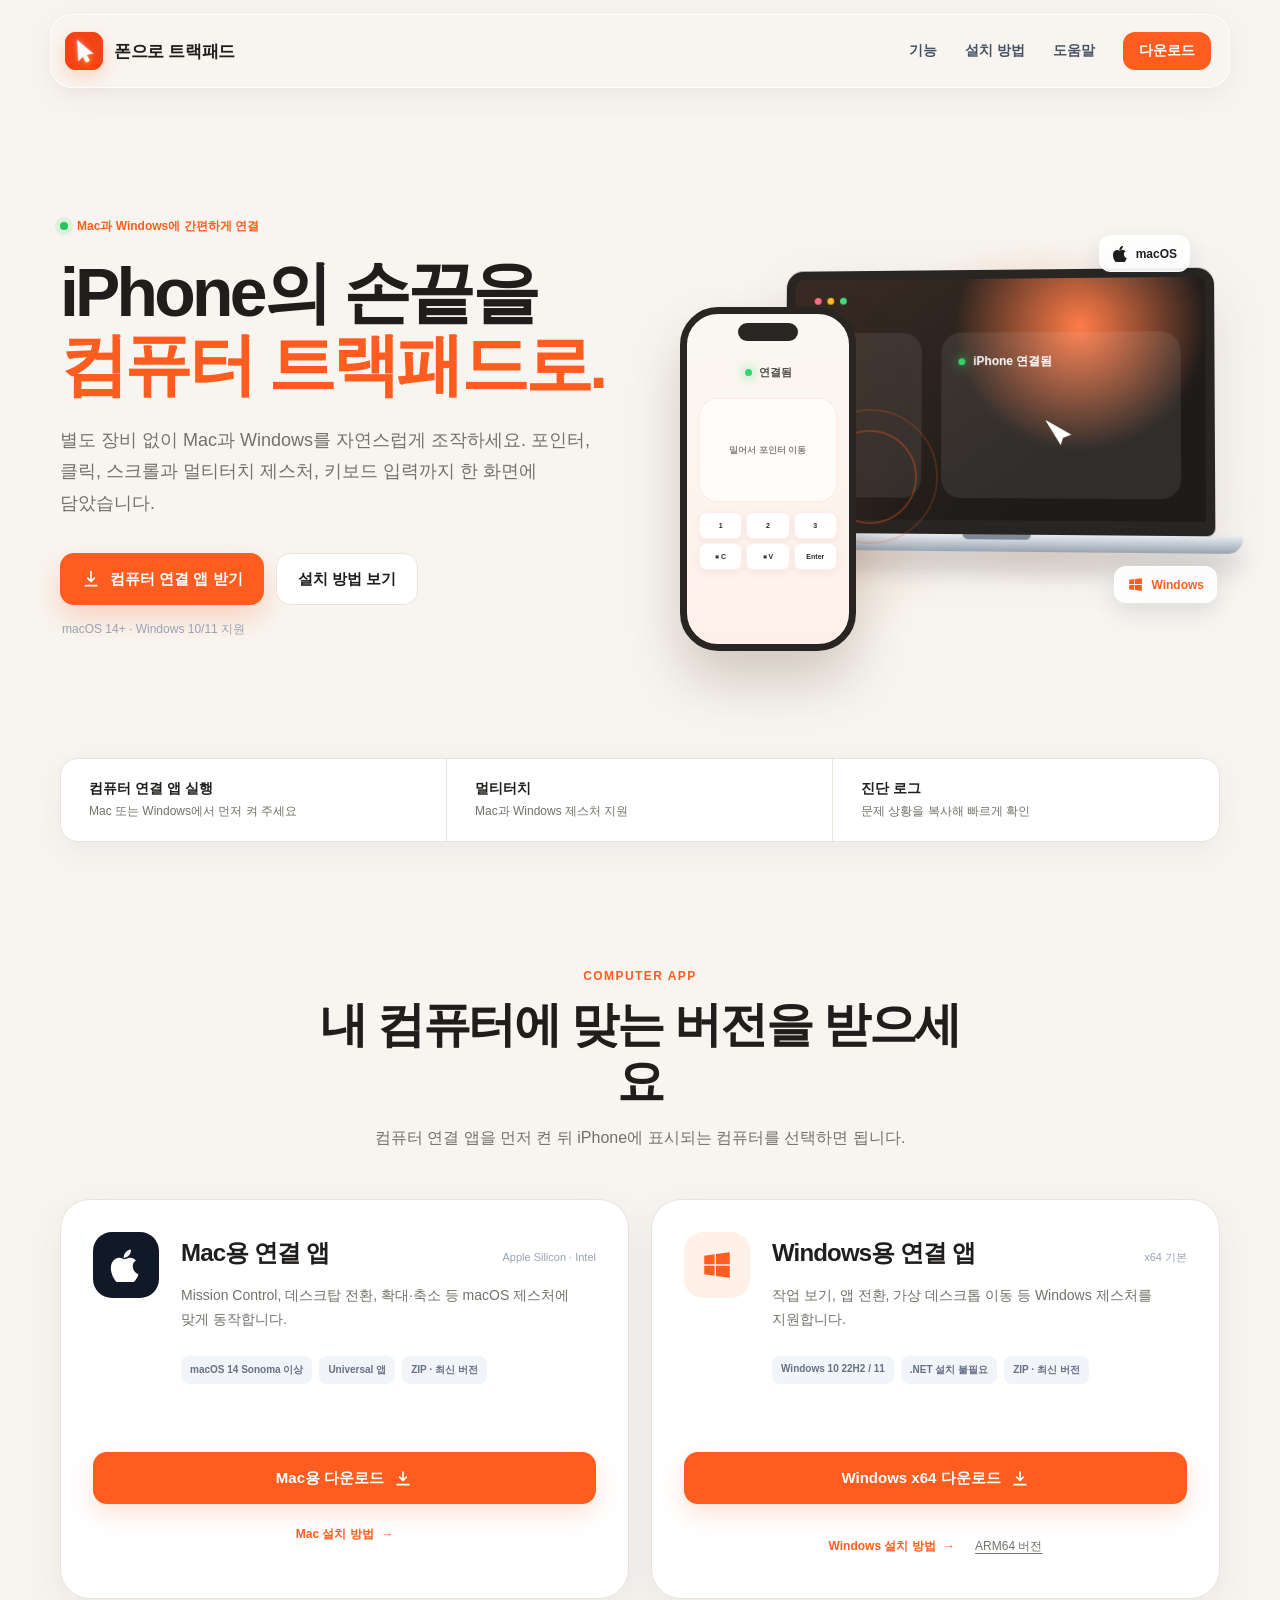
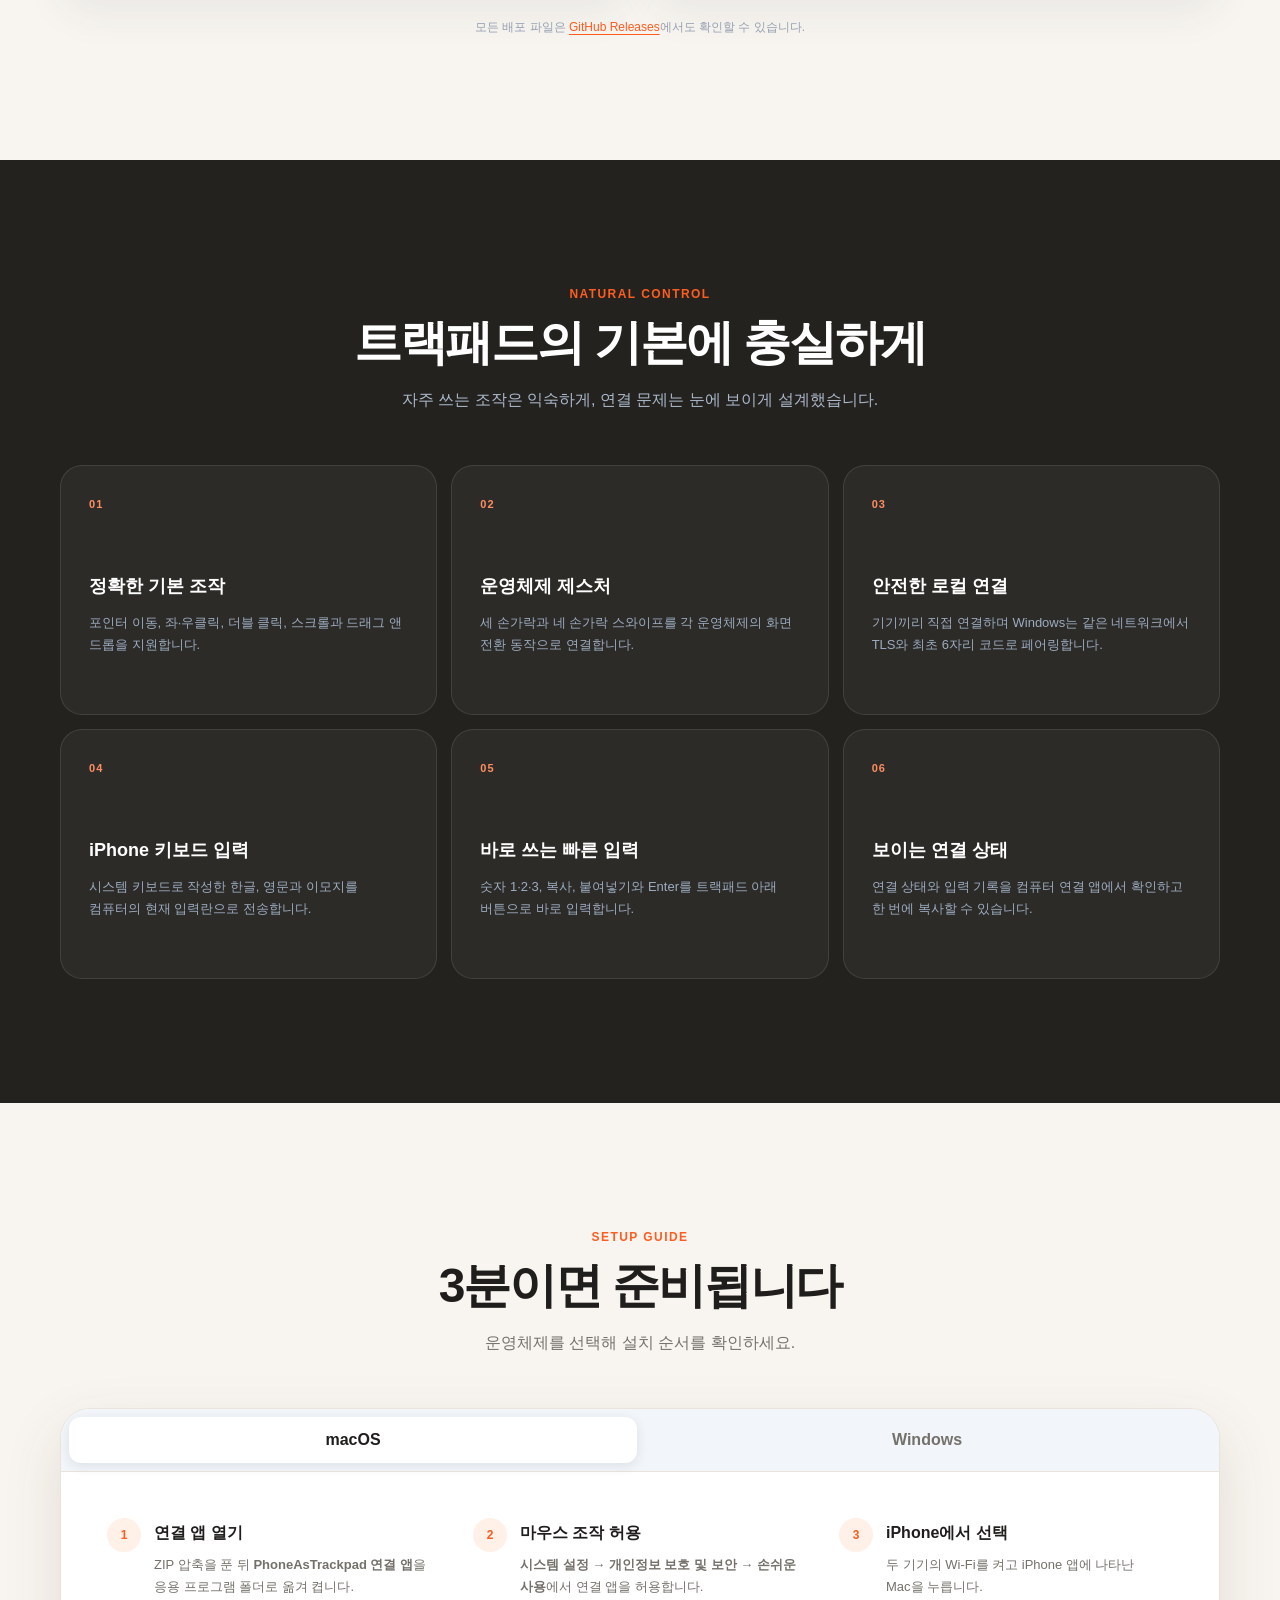
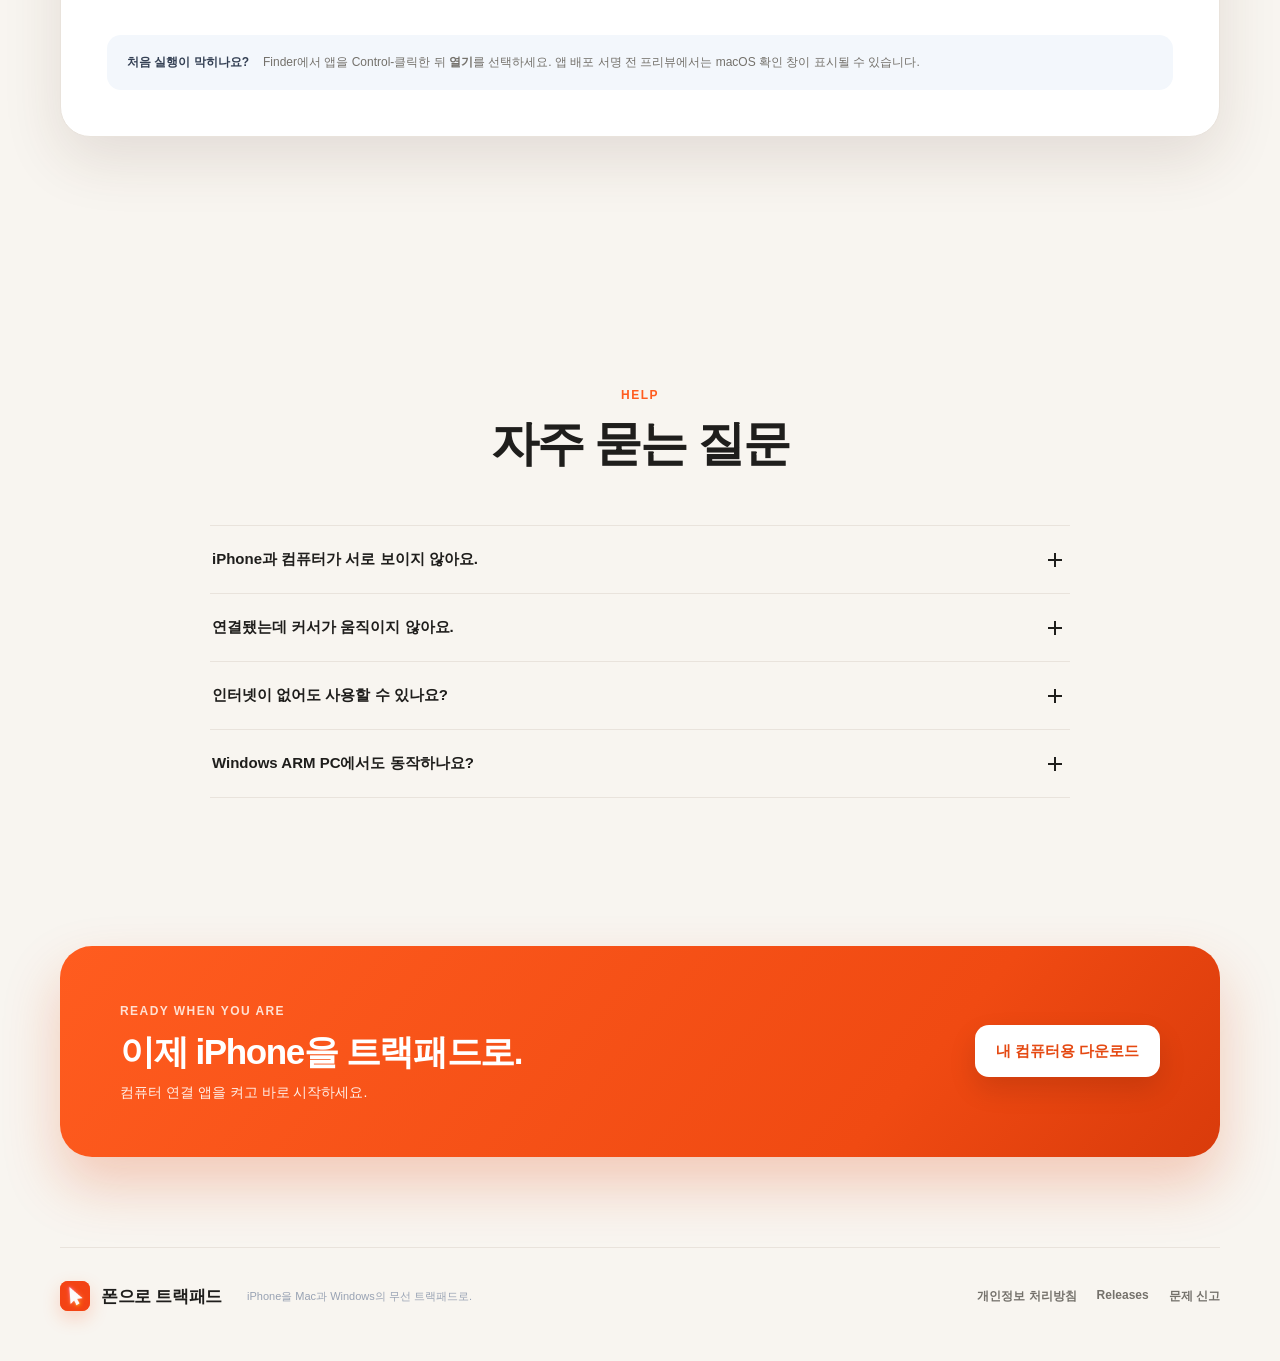
==== index.html @ 4f8ad753 "Clarify Windows receiver launch file" ====
<!doctype html>
<html lang="ko">
  <head>
    <meta charset="UTF-8" />
    <meta name="viewport" content="width=device-width, initial-scale=1" />
    <meta
      name="description"
      content="iPhone을 Mac과 Windows PC의 무선 트랙패드로 바꿔주는 폰으로 트랙패드 컴퓨터 연결 앱을 다운로드하세요."
    />
    <meta name="theme-color" content="#ff5a1f" />
    <meta name="theme-color" content="#1f1e1c" media="(prefers-color-scheme: dark)" />
    <meta property="og:title" content="폰으로 트랙패드 — 컴퓨터 연결 앱 다운로드" />
    <meta
      property="og:description"
      content="iPhone의 손끝을 Mac과 Windows의 트랙패드로."
    />
    <title>폰으로 트랙패드 — 컴퓨터 연결 앱 다운로드</title>
    <link rel="icon" type="image/png" sizes="32x32" href="assets/favicon-32.png" />
    <link rel="apple-touch-icon" sizes="180x180" href="assets/apple-touch-icon.png" />
    <link rel="manifest" href="site.webmanifest" />
    <link rel="stylesheet" href="styles.css" />
    <script src="app.js" defer></script>
  </head>
  <body>
    <a class="skip-link" href="#downloads">다운로드로 바로가기</a>

    <header class="site-header">
      <a class="brand" href="#top" aria-label="폰으로 트랙패드 홈">
        <span class="brand-mark" aria-hidden="true"><img src="assets/icon-192.png" alt="" /></span>
        <span>폰으로 트랙패드</span>
      </a>
      <nav aria-label="주요 메뉴">
        <a href="#features">기능</a>
        <a href="#guide">설치 방법</a>
        <a href="#faq">도움말</a>
        <a class="nav-download" href="#downloads">다운로드</a>
      </nav>
    </header>

    <main id="top">
      <section class="hero" aria-labelledby="hero-title">
        <div class="hero-copy">
          <div class="eyebrow"><span></span> Mac과 Windows에 간편하게 연결</div>
          <h1 id="hero-title">iPhone의 손끝을<br /><em>컴퓨터 트랙패드로.</em></h1>
          <p class="hero-lead">
            별도 장비 없이 Mac과 Windows를 자연스럽게 조작하세요. 포인터, 클릭,
            스크롤과 멀티터치 제스처, 키보드 입력까지 한 화면에 담았습니다.
          </p>
          <div class="hero-actions">
            <a class="button button-primary" id="smart-download" href="#downloads">
              <svg viewBox="0 0 24 24" aria-hidden="true"><path d="M12 3v12m0 0 4-4m-4 4-4-4M5 20h14" /></svg>
              <span>컴퓨터 연결 앱 받기</span>
            </a>
            <a class="button button-quiet" href="#guide">설치 방법 보기</a>
          </div>
          <p class="compatibility" id="compatibility-copy">macOS 14+ · Windows 10/11 지원</p>
        </div>

        <div class="hero-visual" aria-label="iPhone이 Mac과 Windows PC에 연결된 모습">
          <div class="glow glow-one"></div>
          <div class="glow glow-two"></div>
          <div class="laptop">
            <div class="laptop-screen">
              <span class="screen-dot"></span>
              <div class="screen-status"><i></i> iPhone 연결됨</div>
              <div class="cursor"></div>
            </div>
            <div class="laptop-base"></div>
          </div>
          <div class="phone">
            <div class="phone-island"></div>
            <div class="phone-status"><i></i> 연결됨</div>
            <div class="phone-trackpad">밀어서 포인터 이동</div>
            <div class="shortcut-preview" aria-hidden="true">
              <span>1</span><span>2</span><span>3</span>
              <span>⌘ C</span><span>⌘ V</span><span>Enter</span>
            </div>
          </div>
          <div class="connection-wave wave-one"></div>
          <div class="connection-wave wave-two"></div>
          <div class="platform-chip chip-mac">
            <svg viewBox="0 0 24 24" aria-hidden="true"><path d="M16.8 12.7c0-2.5 2.1-3.7 2.2-3.8a4.8 4.8 0 0 0-3.8-2c-1.6-.2-3.2 1-4 1-1 0-2.4-1-3.9-1-2 0-3.9 1.2-5 3.1-2.1 3.7-.5 9.1 1.5 12.1 1 1.5 2.2 3.1 3.8 3 1.5-.1 2.1-1 3.9-1 1.8 0 2.3 1 3.9 1 1.6 0 2.7-1.5 3.7-3 1.2-1.7 1.7-3.4 1.7-3.5-.1 0-4-1.5-4-5.9ZM14.1 5.2c.9-1.1 1.5-2.6 1.3-4.1-1.3.1-2.8.9-3.7 2-.8.9-1.5 2.4-1.3 3.9 1.4.1 2.8-.7 3.7-1.8Z" /></svg>
            macOS
          </div>
          <div class="platform-chip chip-windows">
            <svg viewBox="0 0 24 24" aria-hidden="true"><path d="m3 5.4 7.3-1v7H3v-6Zm8.3-1.1L21 3v8.4h-9.7V4.3ZM3 12.6h7.3v7L3 18.6v-6Zm8.3 0H21V21l-9.7-1.3v-7.1Z" /></svg>
            Windows
          </div>
        </div>
      </section>

      <section class="trust-strip" aria-label="제품 핵심 특성">
        <div><strong>컴퓨터 연결 앱 실행</strong><span>Mac 또는 Windows에서 먼저 켜 주세요</span></div>
        <div><strong>멀티터치</strong><span>Mac과 Windows 제스처 지원</span></div>
        <div><strong>진단 로그</strong><span>문제 상황을 복사해 빠르게 확인</span></div>
      </section>

      <section class="section downloads" id="downloads" aria-labelledby="download-title">
        <div class="section-heading">
          <span class="section-kicker">COMPUTER APP</span>
          <h2 id="download-title">내 컴퓨터에 맞는 버전을 받으세요</h2>
          <p>컴퓨터 연결 앱을 먼저 켠 뒤 iPhone에 표시되는 컴퓨터를 선택하면 됩니다.</p>
        </div>

        <div class="download-grid">
          <article class="download-card" data-platform-card="mac">
            <div class="recommended" data-recommended="mac">이 기기에 추천</div>
            <div class="platform-icon apple-icon" aria-hidden="true">
              <svg viewBox="0 0 24 24"><path d="M16.8 12.7c0-2.5 2.1-3.7 2.2-3.8a4.8 4.8 0 0 0-3.8-2c-1.6-.2-3.2 1-4 1-1 0-2.4-1-3.9-1-2 0-3.9 1.2-5 3.1-2.1 3.7-.5 9.1 1.5 12.1 1 1.5 2.2 3.1 3.8 3 1.5-.1 2.1-1 3.9-1 1.8 0 2.3 1 3.9 1 1.6 0 2.7-1.5 3.7-3 1.2-1.7 1.7-3.4 1.7-3.5-.1 0-4-1.5-4-5.9ZM14.1 5.2c.9-1.1 1.5-2.6 1.3-4.1-1.3.1-2.8.9-3.7 2-.8.9-1.5 2.4-1.3 3.9 1.4.1 2.8-.7 3.7-1.8Z" /></svg>
            </div>
            <div class="card-copy">
              <div class="title-row"><h3>Mac용 연결 앱</h3><span>Apple Silicon · Intel</span></div>
              <p>Mission Control, 데스크탑 전환, 확대·축소 등 macOS 제스처에 맞게 동작합니다.</p>
              <ul>
                <li>macOS 14 Sonoma 이상</li>
                <li>Universal 앱</li>
                <li>ZIP · 최신 버전</li>
              </ul>
            </div>
            <a
              class="button button-download"
              data-download="mac"
              href="https://github.com/WONHEEJANG/iphone2trackpad-downloads/releases/latest/download/TrackpadReceiver-macOS.zip"
            >
              Mac용 다운로드
              <svg viewBox="0 0 24 24" aria-hidden="true"><path d="M12 5v10m0 0 4-4m-4 4-4-4M5 20h14" /></svg>
            </a>
            <a class="install-link" href="#mac-install">Mac 설치 방법 <span>→</span></a>
          </article>

          <article class="download-card" data-platform-card="windows">
            <div class="recommended" data-recommended="windows">이 기기에 추천</div>
            <div class="platform-icon windows-icon" aria-hidden="true">
              <svg viewBox="0 0 24 24"><path d="m3 5.4 7.3-1v7H3v-6Zm8.3-1.1L21 3v8.4h-9.7V4.3ZM3 12.6h7.3v7L3 18.6v-6Zm8.3 0H21V21l-9.7-1.3v-7.1Z" /></svg>
            </div>
            <div class="card-copy">
              <div class="title-row"><h3>Windows용 연결 앱</h3><span>x64 기본</span></div>
              <p>작업 보기, 앱 전환, 가상 데스크톱 이동 등 Windows 제스처를 지원합니다.</p>
              <ul>
                <li>Windows 10 22H2 / 11</li>
                <li>.NET 설치 불필요</li>
                <li>ZIP · 최신 버전</li>
              </ul>
            </div>
            <a
              class="button button-download"
              data-download="windows"
              href="https://github.com/WONHEEJANG/iphone2trackpad-downloads/releases/latest/download/TrackpadReceiver-Windows-x64.zip"
            >
              Windows x64 다운로드
              <svg viewBox="0 0 24 24" aria-hidden="true"><path d="M12 5v10m0 0 4-4m-4 4-4-4M5 20h14" /></svg>
            </a>
            <div class="card-links">
              <a class="install-link" href="#windows-install">Windows 설치 방법 <span>→</span></a>
              <a
                class="architecture-link"
                href="https://github.com/WONHEEJANG/iphone2trackpad-downloads/releases/latest/download/TrackpadReceiver-Windows-arm64.zip"
              >ARM64 버전</a>
            </div>
          </article>
        </div>
        <p class="release-note">
          모든 배포 파일은
          <a href="https://github.com/WONHEEJANG/iphone2trackpad-downloads/releases">GitHub Releases</a>에서도 확인할 수 있습니다.
        </p>
      </section>

      <section class="section features" id="features" aria-labelledby="features-title">
        <div class="section-heading compact">
          <span class="section-kicker">NATURAL CONTROL</span>
          <h2 id="features-title">트랙패드의 기본에 충실하게</h2>
          <p>자주 쓰는 조작은 익숙하게, 연결 문제는 눈에 보이게 설계했습니다.</p>
        </div>
        <div class="feature-grid">
          <article><span class="feature-number">01</span><h3>정확한 기본 조작</h3><p>포인터 이동, 좌·우클릭, 더블 클릭, 스크롤과 드래그 앤 드롭을 지원합니다.</p></article>
          <article><span class="feature-number">02</span><h3>운영체제 제스처</h3><p>세 손가락과 네 손가락 스와이프를 각 운영체제의 화면 전환 동작으로 연결합니다.</p></article>
          <article><span class="feature-number">03</span><h3>안전한 로컬 연결</h3><p>기기끼리 직접 연결하며 Windows는 같은 네트워크에서 TLS와 최초 6자리 코드로 페어링합니다.</p></article>
          <article><span class="feature-number">04</span><h3>iPhone 키보드 입력</h3><p>시스템 키보드로 작성한 한글, 영문과 이모지를 컴퓨터의 현재 입력란으로 전송합니다.</p></article>
          <article><span class="feature-number">05</span><h3>바로 쓰는 빠른 입력</h3><p>숫자 1·2·3, 복사, 붙여넣기와 Enter를 트랙패드 아래 버튼으로 바로 입력합니다.</p></article>
          <article><span class="feature-number">06</span><h3>보이는 연결 상태</h3><p>연결 상태와 입력 기록을 컴퓨터 연결 앱에서 확인하고 한 번에 복사할 수 있습니다.</p></article>
        </div>
      </section>

      <section class="section guide" id="guide" aria-labelledby="guide-title">
        <div class="section-heading compact">
          <span class="section-kicker">SETUP GUIDE</span>
          <h2 id="guide-title">3분이면 준비됩니다</h2>
          <p>운영체제를 선택해 설치 순서를 확인하세요.</p>
        </div>

        <div class="guide-shell">
          <div class="platform-tabs" role="tablist" aria-label="설치할 운영체제">
            <button role="tab" id="mac-tab" aria-controls="mac-install" aria-selected="true" data-tab="mac">macOS</button>
            <button role="tab" id="windows-tab" aria-controls="windows-install" aria-selected="false" data-tab="windows">Windows</button>
          </div>

          <div class="install-panel" id="mac-install" role="tabpanel" aria-labelledby="mac-tab" data-panel="mac">
            <ol>
              <li><span>1</span><div><h3>연결 앱 열기</h3><p>ZIP 압축을 푼 뒤 <b>PhoneAsTrackpad 연결 앱</b>을 응용 프로그램 폴더로 옮겨 켭니다.</p></div></li>
              <li><span>2</span><div><h3>마우스 조작 허용</h3><p><b>시스템 설정 → 개인정보 보호 및 보안 → 손쉬운 사용</b>에서 연결 앱을 허용합니다.</p></div></li>
              <li><span>3</span><div><h3>iPhone에서 선택</h3><p>두 기기의 Wi-Fi를 켜고 iPhone 앱에 나타난 Mac을 누릅니다.</p></div></li>
            </ol>
            <aside><strong>처음 실행이 막히나요?</strong><p>Finder에서 앱을 Control-클릭한 뒤 <b>열기</b>를 선택하세요. 앱 배포 서명 전 프리뷰에서는 macOS 확인 창이 표시될 수 있습니다.</p></aside>
          </div>

          <div class="install-panel" id="windows-install" role="tabpanel" aria-labelledby="windows-tab" data-panel="windows" hidden>
            <ol>
              <li><span>1</span><div><h3>압축 풀고 바로 실행</h3><p>ZIP 파일 전체의 압축을 푼 뒤 가장 먼저 보이는 <b>PhoneAsTrackpad 연결 앱.exe</b>를 실행합니다. 함께 있는 파일은 간단한 사용 안내뿐입니다.</p></div></li>
              <li><span>2</span><div><h3>네트워크 접근 허용</h3><p>Windows 방화벽 알림에서 <b>개인 네트워크</b> 접근을 허용합니다.</p></div></li>
              <li><span>3</span><div><h3>6자리 코드 입력</h3><p>iPhone에서 PC를 누르고 컴퓨터 연결 앱에 표시된 코드를 입력합니다.</p></div></li>
            </ol>
            <aside><strong>PC가 보이지 않나요?</strong><p>컴퓨터 연결 앱에 표시된 IP 주소를 확인한 뒤 iPhone에서 <b>Windows IP로 직접 연결</b>을 선택하세요.</p></aside>
          </div>
        </div>
      </section>

      <section class="section faq" id="faq" aria-labelledby="faq-title">
        <div class="section-heading compact">
          <span class="section-kicker">HELP</span>
          <h2 id="faq-title">자주 묻는 질문</h2>
        </div>
        <div class="faq-list">
          <details><summary>iPhone과 컴퓨터가 서로 보이지 않아요.<span></span></summary><p>먼저 컴퓨터 연결 앱이 켜져 있는지 확인하세요. Mac은 두 기기의 Wi-Fi를 켜고 가까이 두세요. Windows는 iPhone과 같은 네트워크에 연결해야 합니다.</p></details>
          <details><summary>연결됐는데 커서가 움직이지 않아요.<span></span></summary><p>Mac은 손쉬운 사용 권한을 확인하고, Windows는 연결 앱을 조작하려는 앱과 같은 권한 수준으로 실행하세요. 연결 앱의 로그 복사 버튼으로 진단 내용을 공유할 수 있습니다.</p></details>
          <details><summary>인터넷이 없어도 사용할 수 있나요?<span></span></summary><p>네. iPhone과 컴퓨터가 서로 통신할 수 있는 같은 로컬 네트워크에 있으면 입력 전송에 인터넷은 필요하지 않습니다.</p></details>
          <details><summary>Windows ARM PC에서도 동작하나요?<span></span></summary><p>ARM64 전용 배포 파일을 제공합니다. Snapdragon 기반 Windows PC라면 다운로드 카드의 ARM64 버전을 선택하세요.</p></details>
        </div>
      </section>

      <section class="final-cta">
        <div><span class="section-kicker">READY WHEN YOU ARE</span><h2>이제 iPhone을 트랙패드로.</h2><p>컴퓨터 연결 앱을 켜고 바로 시작하세요.</p></div>
        <a class="button button-light" href="#downloads">내 컴퓨터용 다운로드</a>
      </section>
    </main>

    <footer>
      <a class="brand footer-brand" href="#top"><span class="brand-mark" aria-hidden="true"><img src="assets/icon-192.png" alt="" /></span><span>폰으로 트랙패드</span></a>
      <p>iPhone을 Mac과 Windows의 무선 트랙패드로.</p>
      <div><a href="privacy.html">개인정보 처리방침</a><a href="https://github.com/WONHEEJANG/iphone2trackpad-downloads/releases">Releases</a><a href="https://github.com/WONHEEJANG/iphone2trackpad-downloads/issues">문제 신고</a></div>
    </footer>
  </body>
</html>
---- styles.css ----
:root {
  color-scheme: light;
  --bg: #f8f5f0;
  --surface: #ffffff;
  --surface-soft: #fff0e8;
  --text: #1f1e1c;
  --muted: #74716b;
  --line: #e9e3dc;
  --blue: #ff5c1f;
  --blue-dark: #e94b12;
  --navy: #24221f;
  --green: #22c55e;
  --shadow: 0 22px 60px rgba(74, 45, 25, 0.12);
  --radius-lg: 30px;
  --radius-md: 20px;
  font-family: Inter, Pretendard, -apple-system, BlinkMacSystemFont, "Segoe UI", sans-serif;
}

* { box-sizing: border-box; }
html { scroll-behavior: smooth; }
body { margin: 0; overflow-x: hidden; background: var(--bg); color: var(--text); -webkit-font-smoothing: antialiased; }
a { color: inherit; text-decoration: none; }
button { font: inherit; }
.skip-link { position: fixed; z-index: 100; top: 12px; left: 12px; padding: 10px 14px; border-radius: 10px; background: var(--navy); color: white; transform: translateY(-150%); }
.skip-link:focus { transform: none; }
.site-header { position: sticky; z-index: 50; top: 0; display: flex; align-items: center; justify-content: space-between; width: min(1180px, calc(100% - 40px)); height: 74px; margin: 14px auto 0; padding: 0 18px 0 14px; border: 1px solid rgba(255,255,255,.75); border-radius: 22px; background: rgba(248,245,240,.86); box-shadow: 0 8px 28px rgba(74,45,25,.08); backdrop-filter: blur(18px); }
.brand { display: inline-flex; align-items: center; gap: 11px; font-size: 17px; font-weight: 760; letter-spacing: -.02em; }
.brand-mark { display: grid; width: 38px; height: 38px; overflow: hidden; place-items: center; border-radius: 11px; background: var(--blue); box-shadow: 0 7px 18px rgba(255,92,31,.22); }
.brand-mark img { width: 100%; height: 100%; object-fit: cover; }
nav { display: flex; align-items: center; gap: 28px; font-size: 14px; font-weight: 650; color: #475467; }
nav a:hover { color: var(--blue); }
.nav-download { padding: 10px 16px; border-radius: 12px; background: var(--blue); color: white; }
nav .nav-download:hover { color: white; background: var(--blue-dark); }

.hero { display: grid; grid-template-columns: 1fr 1fr; align-items: center; gap: 64px; width: min(1160px, calc(100% - 48px)); min-height: 670px; margin: 0 auto; padding: 82px 0 72px; }
.eyebrow, .section-kicker { color: var(--blue); font-size: 12px; font-weight: 800; letter-spacing: .12em; }
.eyebrow { display: flex; align-items: center; gap: 9px; letter-spacing: 0; }
.eyebrow span { width: 8px; height: 8px; border-radius: 50%; background: var(--green); box-shadow: 0 0 0 5px rgba(34,197,94,.12); }
h1 { margin: 22px 0 24px; font-size: clamp(48px, 5.3vw, 74px); line-height: 1.06; letter-spacing: -.055em; }
h1 em { color: var(--blue); font-style: normal; }
.hero-lead { max-width: 580px; margin: 0; color: var(--muted); font-size: 18px; line-height: 1.75; word-break: keep-all; }
.hero-actions { display: flex; flex-wrap: wrap; gap: 12px; margin-top: 34px; }
.button { display: inline-flex; min-height: 52px; align-items: center; justify-content: center; gap: 9px; padding: 0 21px; border: 0; border-radius: 14px; font-size: 15px; font-weight: 750; transition: transform .2s ease, background .2s ease, box-shadow .2s ease; }
.button:hover { transform: translateY(-2px); }
.button svg { width: 20px; fill: none; stroke: currentColor; stroke-width: 2; stroke-linecap: round; stroke-linejoin: round; }
.button-primary { background: var(--blue); color: white; box-shadow: 0 12px 28px rgba(255,92,31,.24); }
.button-primary:hover { background: var(--blue-dark); }
.button-quiet { border: 1px solid var(--line); background: var(--surface); }
.compatibility { margin: 16px 0 0 2px; color: #98a2b3; font-size: 12px; }

.hero-visual { position: relative; min-height: 470px; }
.glow { position: absolute; border-radius: 50%; filter: blur(3px); }
.glow-one { top: 35px; right: 0; width: 370px; height: 370px; background: radial-gradient(circle, rgba(255,128,76,.30), rgba(255,128,76,0) 68%); }
.glow-two { bottom: 20px; left: 35px; width: 270px; height: 270px; background: radial-gradient(circle, rgba(255,191,154,.28), rgba(255,191,154,0) 70%); }
.laptop { position: absolute; top: 76px; right: 8px; width: 430px; transform: perspective(1000px) rotateY(-4deg) rotateX(2deg); }
.laptop-screen { position: relative; height: 265px; overflow: hidden; border: 9px solid #282522; border-bottom-width: 14px; border-radius: 17px 17px 8px 8px; background: radial-gradient(circle at 70% 20%, #ff7c48, transparent 36%), linear-gradient(145deg, #3a2b24, #1e1b19 72%); box-shadow: var(--shadow); }
.laptop-screen::before, .laptop-screen::after { content: ""; position: absolute; border-radius: 20px; background: rgba(255,255,255,.08); }
.laptop-screen::before { inset: 54px 24px 22px 150px; }
.laptop-screen::after { top: 54px; bottom: 22px; left: 24px; width: 106px; }
.screen-dot { position: absolute; z-index: 2; top: 18px; left: 20px; width: 7px; height: 7px; border-radius: 50%; background: #fb7185; box-shadow: 13px 0 #fbbf24, 26px 0 #4ade80; }
.screen-status { position: absolute; z-index: 3; top: 75px; left: 167px; display: flex; align-items: center; gap: 8px; color: white; font-size: 12px; font-weight: 700; }
.screen-status i, .phone-status i { width: 7px; height: 7px; border-radius: 50%; background: #32d46c; box-shadow: 0 0 12px #32d46c; }
.cursor { position: absolute; z-index: 5; top: 139px; left: 257px; width: 22px; height: 28px; background: white; clip-path: polygon(0 0, 100% 72%, 60% 77%, 43% 100%); transform: rotate(-13deg); filter: drop-shadow(0 3px 4px rgba(0,0,0,.4)); }
.laptop-base { position: relative; left: -27px; width: 484px; height: 17px; border-radius: 2px 2px 24px 24px; background: linear-gradient(#e7ebf0, #98a4b1); box-shadow: 0 16px 25px rgba(16,24,40,.2); }
.laptop-base::after { content: ""; position: absolute; left: 43%; width: 14%; height: 5px; border-radius: 0 0 7px 7px; background: #7f8a96; }
.phone { position: absolute; z-index: 5; bottom: 12px; left: 8px; width: 176px; height: 344px; border: 7px solid #282522; border-radius: 38px; background: linear-gradient(180deg, #faf7f2, #fff1e9); box-shadow: 0 30px 55px rgba(74,45,25,.22); }
.phone-island { width: 60px; height: 18px; margin: 9px auto 0; border-radius: 20px; background: #282522; }
.phone-status { display: flex; align-items: center; justify-content: center; gap: 7px; margin-top: 24px; color: #4f4b45; font-size: 11px; font-weight: 750; }
.phone-trackpad { display: grid; height: 104px; margin: 18px 12px 10px; place-items: center; border: 1px solid rgba(255,92,31,.12); border-radius: 18px; background: rgba(255,255,255,.74); color: #8a837c; font-size: 9px; font-weight: 700; }
.shortcut-preview { display: grid; grid-template-columns: repeat(3, 1fr); gap: 4px; padding: 0 12px; }
.shortcut-preview span { display: grid; min-height: 27px; place-items: center; border: 1px solid rgba(255,92,31,.10); border-radius: 7px; background: #fff; color: #292623; font-size: 7px; font-weight: 750; box-shadow: 0 3px 8px rgba(74,45,25,.06); }
.platform-chip { position: absolute; z-index: 6; display: flex; align-items: center; gap: 7px; padding: 9px 12px; border: 1px solid rgba(255,255,255,.7); border-radius: 12px; background: rgba(255,255,255,.88); box-shadow: 0 10px 25px rgba(34,58,90,.12); backdrop-filter: blur(12px); font-size: 12px; font-weight: 750; }
.platform-chip svg { width: 17px; fill: currentColor; }
.chip-mac { top: 42px; right: 30px; }
.chip-windows { right: 3px; bottom: 60px; color: var(--blue); }
.connection-wave { position: absolute; z-index: 2; bottom: 139px; left: 151px; width: 94px; height: 94px; border: 2px solid rgba(255,92,31,.32); border-radius: 50%; }
.wave-two { width: 135px; height: 135px; bottom: 119px; left: 131px; opacity: .6; }
@keyframes lift { 0%, 100% { transform: translateY(17px); opacity: .3; } 50% { transform: translateY(-15px); opacity: 1; } }

.trust-strip { display: grid; grid-template-columns: repeat(3, 1fr); width: min(1160px, calc(100% - 48px)); margin: 0 auto; overflow: hidden; border: 1px solid var(--line); border-radius: 18px; background: var(--surface); box-shadow: 0 10px 32px rgba(38,60,92,.06); }
.trust-strip div { display: flex; flex-direction: column; gap: 5px; padding: 21px 28px; border-right: 1px solid var(--line); }
.trust-strip div:last-child { border: 0; }
.trust-strip strong { font-size: 14px; }
.trust-strip span { color: var(--muted); font-size: 12px; }

.section { width: min(1160px, calc(100% - 48px)); margin: 0 auto; padding: 124px 0; scroll-margin-top: 80px; }
.section-heading { max-width: 680px; margin: 0 auto 48px; text-align: center; }
.section-heading.compact { margin-bottom: 52px; }
.section-heading h2 { margin: 13px 0 14px; font-size: clamp(34px, 4vw, 48px); line-height: 1.18; letter-spacing: -.045em; }
.section-heading p { margin: 0; color: var(--muted); font-size: 16px; line-height: 1.7; word-break: keep-all; }
.download-grid { display: grid; grid-template-columns: 1fr 1fr; gap: 22px; }
.download-card { position: relative; display: grid; grid-template-columns: 66px 1fr; gap: 22px; min-height: 400px; padding: 32px; overflow: hidden; border: 1px solid var(--line); border-radius: var(--radius-lg); background: var(--surface); box-shadow: 0 14px 42px rgba(39,60,90,.07); transition: transform .25s ease, border-color .25s ease, box-shadow .25s ease; }
.download-card:hover { transform: translateY(-4px); border-color: #ffc5ad; box-shadow: var(--shadow); }
.download-card.is-recommended { border-color: rgba(255,92,31,.45); box-shadow: 0 18px 48px rgba(255,92,31,.12); }
.recommended { position: absolute; top: 0; right: 28px; display: none; padding: 7px 13px; border-radius: 0 0 10px 10px; background: var(--blue); color: white; font-size: 10px; font-weight: 800; }
.recommended.visible { display: block; }
.platform-icon { display: grid; width: 66px; height: 66px; place-items: center; border-radius: 19px; }
.platform-icon svg { width: 34px; fill: currentColor; }
.apple-icon { background: #111827; color: white; }
.windows-icon { background: var(--surface-soft); color: var(--blue); }
.card-copy { min-width: 0; }
.title-row { display: flex; flex-wrap: wrap; align-items: baseline; justify-content: space-between; gap: 8px; }
.title-row h3 { margin: 5px 0 0; font-size: 24px; letter-spacing: -.035em; }
.title-row span { color: #98a2b3; font-size: 11px; }
.card-copy p { min-height: 54px; margin: 15px 0 18px; color: var(--muted); font-size: 14px; line-height: 1.65; word-break: keep-all; }
.card-copy ul { display: flex; flex-wrap: wrap; gap: 7px; margin: 0; padding: 0; list-style: none; }
.card-copy li { padding: 7px 9px; border-radius: 8px; background: #f1f4f8; color: #667085; font-size: 10px; font-weight: 680; }
.button-download { grid-column: 1 / -1; align-self: end; width: 100%; background: var(--blue); color: white; box-shadow: 0 10px 24px rgba(255,92,31,.18); }
.button-download:hover { background: var(--blue-dark); }
.install-link { grid-column: 1 / -1; justify-self: center; color: var(--blue); font-size: 12px; font-weight: 750; }
.install-link span { display: inline-block; margin-left: 4px; transition: transform .2s ease; }
.install-link:hover span { transform: translateX(3px); }
.card-links { grid-column: 1 / -1; display: flex; align-items: center; justify-content: center; gap: 20px; }
.card-links .install-link { grid-column: auto; }
.architecture-link { color: var(--muted); font-size: 12px; text-decoration: underline; text-underline-offset: 3px; }
.release-note { margin: 20px 0 0; text-align: center; color: #98a2b3; font-size: 12px; }
.release-note a { color: var(--blue); text-decoration: underline; text-underline-offset: 3px; }

.features { width: 100%; max-width: none; padding-right: max(24px, calc((100% - 1160px) / 2)); padding-left: max(24px, calc((100% - 1160px) / 2)); background: var(--navy); color: white; }
.features .section-heading p { color: #aab8ca; }
.feature-grid { display: grid; grid-template-columns: repeat(3, 1fr); gap: 14px; }
.feature-grid article { min-height: 250px; padding: 28px; border: 1px solid rgba(255,255,255,.1); border-radius: 22px; background: rgba(255,255,255,.045); }
.feature-number { color: #ff8d61; font-size: 11px; font-weight: 800; letter-spacing: .1em; }
.feature-grid h3 { margin: 62px 0 14px; font-size: 18px; }
.feature-grid p { margin: 0; color: #9cacc0; font-size: 13px; line-height: 1.7; word-break: keep-all; }

.guide-shell { overflow: hidden; border: 1px solid var(--line); border-radius: var(--radius-lg); background: var(--surface); box-shadow: var(--shadow); }
.platform-tabs { display: grid; grid-template-columns: 1fr 1fr; gap: 6px; padding: 8px; border-bottom: 1px solid var(--line); background: #f2f5f9; }
.platform-tabs button { padding: 14px; border: 0; border-radius: 12px; background: transparent; color: var(--muted); font-weight: 750; cursor: pointer; }
.platform-tabs button[aria-selected="true"] { background: var(--surface); color: var(--text); box-shadow: 0 3px 12px rgba(39,60,90,.1); }
.install-panel { padding: 46px; }
.install-panel[hidden] { display: none; }
.install-panel ol { display: grid; grid-template-columns: repeat(3, 1fr); gap: 32px; margin: 0; padding: 0; list-style: none; }
.install-panel li { display: grid; grid-template-columns: 34px 1fr; gap: 13px; }
.install-panel li > span { display: grid; width: 34px; height: 34px; place-items: center; border-radius: 50%; background: var(--surface-soft); color: var(--blue); font-size: 12px; font-weight: 850; }
.install-panel h3 { margin: 5px 0 10px; font-size: 16px; }
.install-panel li p { margin: 0; color: var(--muted); font-size: 13px; line-height: 1.65; word-break: keep-all; }
.install-panel aside { display: flex; align-items: baseline; gap: 14px; margin-top: 38px; padding: 18px 20px; border-radius: 14px; background: #f3f7fc; }
.install-panel aside strong { flex: 0 0 auto; color: #344054; font-size: 12px; }
.install-panel aside p { margin: 0; color: var(--muted); font-size: 12px; line-height: 1.6; }

.faq { max-width: 860px; }
.faq-list { border-top: 1px solid var(--line); }
.faq-list details { border-bottom: 1px solid var(--line); }
.faq-list summary { position: relative; padding: 24px 48px 24px 2px; font-size: 15px; font-weight: 750; cursor: pointer; list-style: none; }
.faq-list summary::-webkit-details-marker { display: none; }
.faq-list summary span, .faq-list summary span::after { position: absolute; top: 50%; right: 8px; width: 14px; height: 2px; background: var(--text); content: ""; transition: transform .2s ease; }
.faq-list summary span::after { top: 0; right: 0; transform: rotate(90deg); }
.faq-list details[open] summary span::after { transform: rotate(0); }
.faq-list details p { max-width: 740px; margin: -7px 0 23px 2px; color: var(--muted); font-size: 13px; line-height: 1.75; word-break: keep-all; }

.final-cta { display: flex; align-items: center; justify-content: space-between; gap: 40px; width: min(1160px, calc(100% - 48px)); margin: 24px auto 90px; padding: 55px 60px; border-radius: 32px; background: linear-gradient(130deg, #ff5c1f, #f04a12 72%, #d93b0b); color: white; box-shadow: 0 28px 55px rgba(226,71,17,.25); }
.final-cta .section-kicker { color: #ffe0d2; }
.final-cta h2 { margin: 10px 0 8px; font-size: 35px; letter-spacing: -.04em; }
.final-cta p { margin: 0; color: #fff0e9; font-size: 14px; }
.button-light { flex: 0 0 auto; background: white; color: #e54912; box-shadow: 0 12px 28px rgba(0,0,0,.12); }
footer { display: grid; grid-template-columns: auto 1fr auto; align-items: center; gap: 25px; width: min(1160px, calc(100% - 48px)); margin: 0 auto; padding: 30px 0 46px; border-top: 1px solid var(--line); }
.footer-brand .brand-mark { width: 30px; height: 30px; border-radius: 8px; }
footer p { color: #98a2b3; font-size: 11px; }
footer > div { display: flex; gap: 20px; color: var(--muted); font-size: 12px; font-weight: 650; }
footer > div a:hover { color: var(--blue); }

@media (max-width: 900px) {
  nav > a:not(.nav-download) { display: none; }
  .hero { grid-template-columns: 1fr; padding-top: 68px; text-align: center; }
  .hero-copy { display: flex; flex-direction: column; align-items: center; }
  .hero-visual { width: min(540px, 100%); margin: -15px auto 0; }
  .download-grid { grid-template-columns: 1fr; max-width: 620px; margin: 0 auto; }
  .feature-grid { grid-template-columns: 1fr 1fr; }
  .install-panel ol { grid-template-columns: 1fr; }
}

@media (max-width: 600px) {
  .site-header { width: calc(100% - 24px); height: 62px; margin-top: 8px; }
  .site-header nav { gap: 0; }
  .brand { font-size: 14px; }
  .brand-mark { width: 34px; height: 34px; }
  .nav-download { padding: 9px 12px; font-size: 12px; }
  .hero { width: calc(100% - 34px); min-height: auto; padding: 62px 0 45px; }
  .hero-copy { min-width: 0; max-width: 100%; }
  h1 { margin-top: 18px; font-size: 37px; }
  .hero-lead { width: 100%; max-width: 100%; font-size: 15px; }
  .hero-actions { width: 100%; }
  .hero-actions .button { width: 100%; }
  .hero-visual { min-height: 355px; transform: scale(.9); transform-origin: center top; }
  .laptop { top: 50px; right: -80px; width: 360px; }
  .laptop-screen { height: 224px; }
  .laptop-base { width: 412px; }
  .phone { bottom: 0; left: -15px; width: 145px; height: 286px; border-radius: 31px; }
  .connection-wave { left: 101px; bottom: 100px; }
  .wave-two { left: 82px; bottom: 81px; }
  .chip-mac { top: 16px; right: -2px; }
  .chip-windows { right: -8px; bottom: 25px; }
  .trust-strip { grid-template-columns: 1fr; width: calc(100% - 32px); }
  .trust-strip div { border-right: 0; border-bottom: 1px solid var(--line); }
  .section { width: calc(100% - 32px); padding: 88px 0; }
  .downloads { padding-top: 95px; }
  .section-heading { margin-bottom: 34px; }
  .download-card { grid-template-columns: 54px 1fr; gap: 17px; min-height: 420px; padding: 25px 22px; border-radius: 24px; }
  .platform-icon { width: 54px; height: 54px; border-radius: 15px; }
  .platform-icon svg { width: 29px; }
  .title-row h3 { font-size: 20px; }
  .title-row span { width: 100%; }
  .feature-grid { grid-template-columns: 1fr; }
  .feature-grid article { min-height: 205px; }
  .feature-grid h3 { margin-top: 38px; }
  .install-panel { padding: 28px 20px; }
  .install-panel aside { display: block; }
  .install-panel aside p { margin-top: 7px; }
  .final-cta { display: block; width: calc(100% - 32px); padding: 38px 28px; text-align: center; }
  .final-cta h2 { font-size: 30px; }
  .final-cta .button { width: 100%; margin-top: 26px; }
  footer { grid-template-columns: 1fr; width: calc(100% - 32px); text-align: center; }
  footer .brand, footer > div { justify-self: center; }
}

@media (prefers-reduced-motion: reduce) {
  html { scroll-behavior: auto; }
  *, *::before, *::after { animation-duration: .01ms !important; animation-iteration-count: 1 !important; transition-duration: .01ms !important; }
}

@media (prefers-color-scheme: dark) {
  :root { color-scheme: dark; --bg: #1d1b19; --surface: #292623; --surface-soft: #442a20; --text: #fffaf6; --muted: #c3bbb4; --line: #403b36; --navy: #151311; --shadow: 0 22px 60px rgba(0,0,0,.28); }
  .site-header { border-color: rgba(255,255,255,.08); background: rgba(36,33,30,.86); }
  nav { color: #d0c7bf; }
  .button-quiet { background: #292623; }
  .card-copy li, .platform-tabs { background: #38332f; }
  .windows-icon { background: #442a20; }
  .install-panel aside { background: #36312d; }
  .install-panel aside strong { color: #f5ece5; }
}
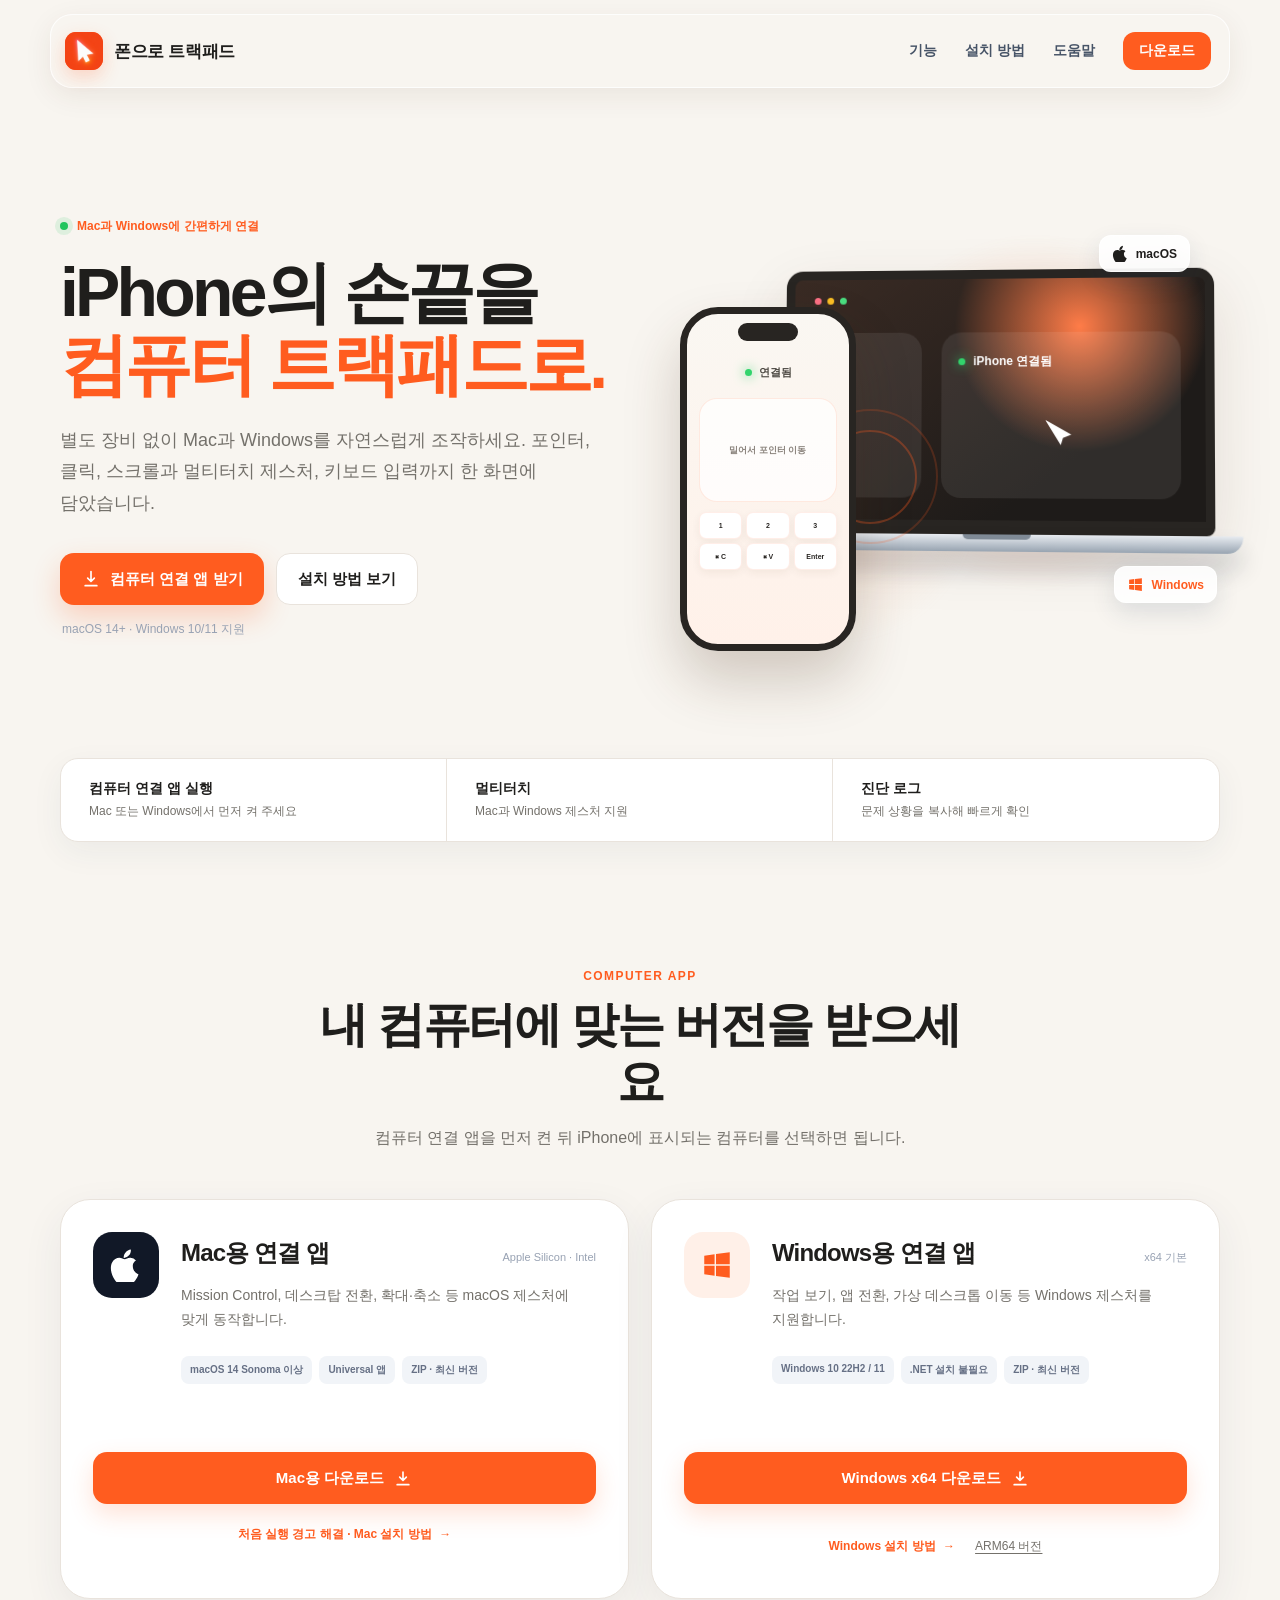
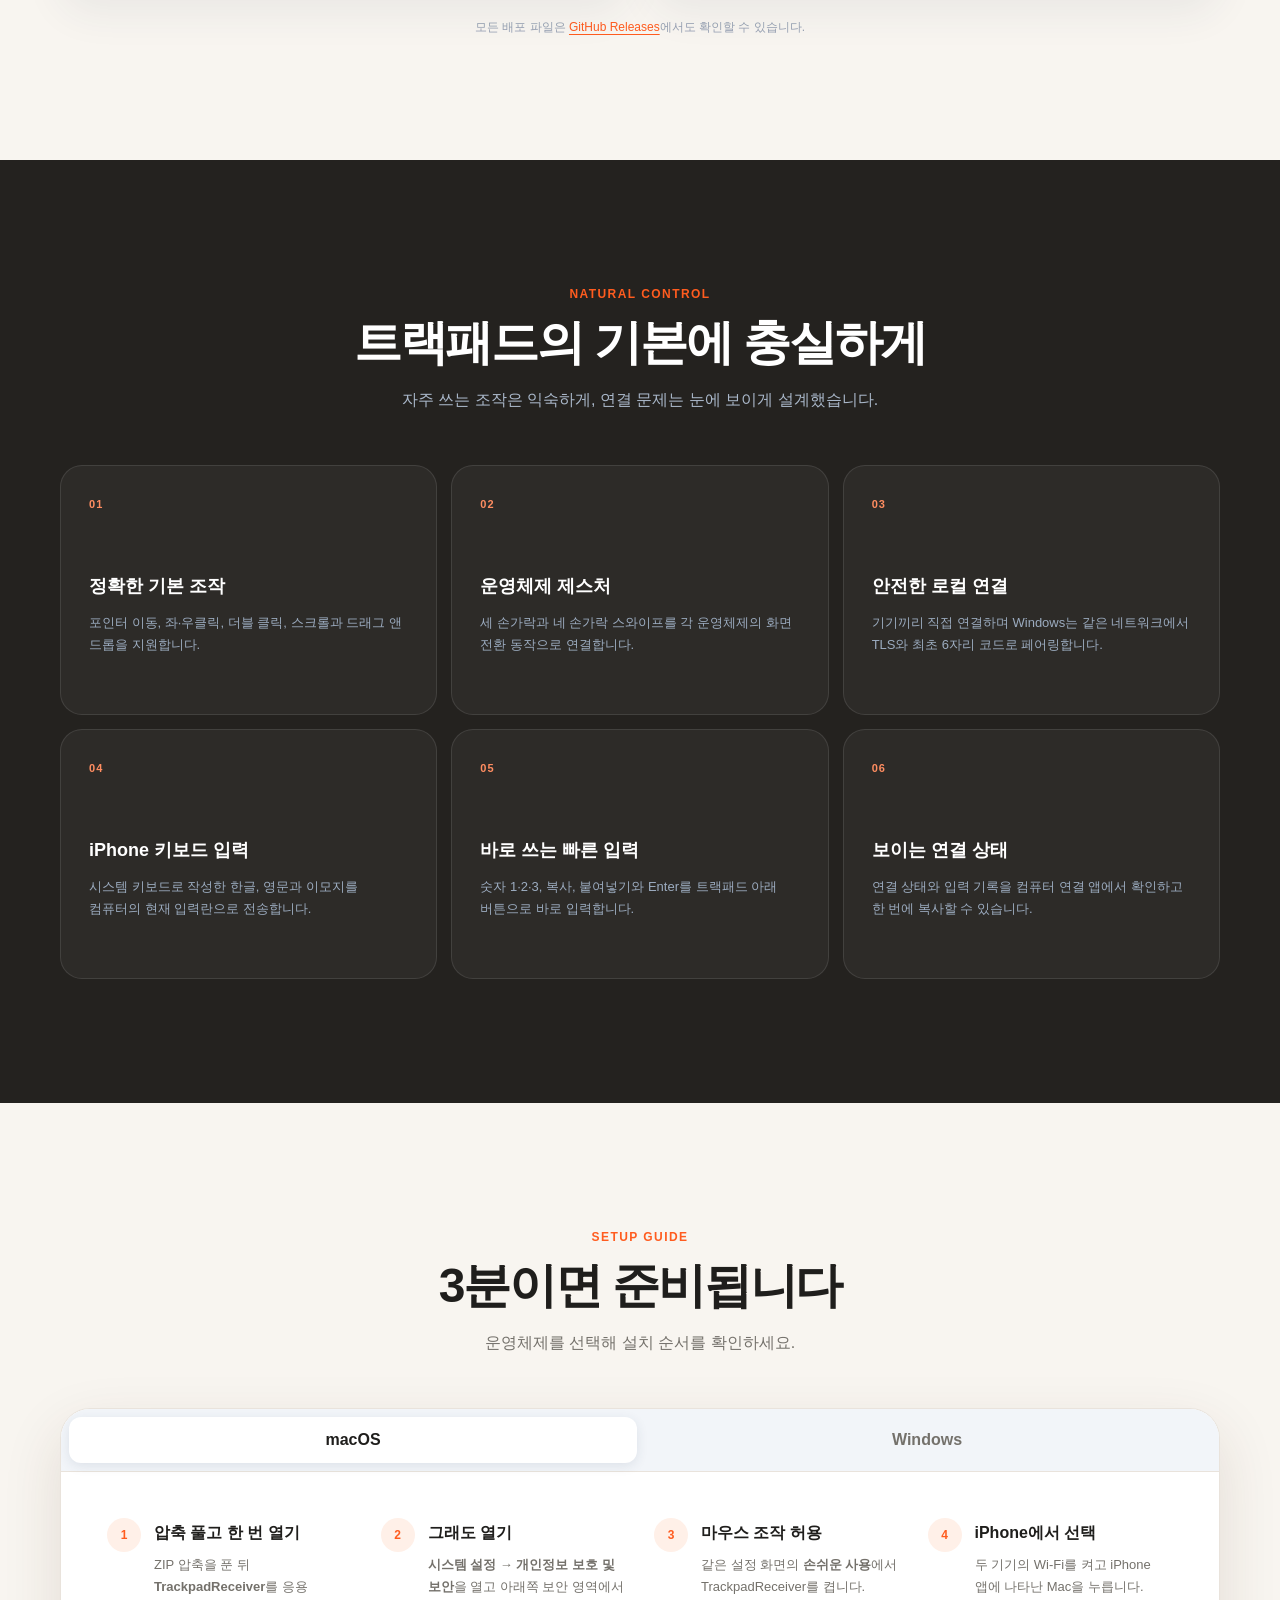
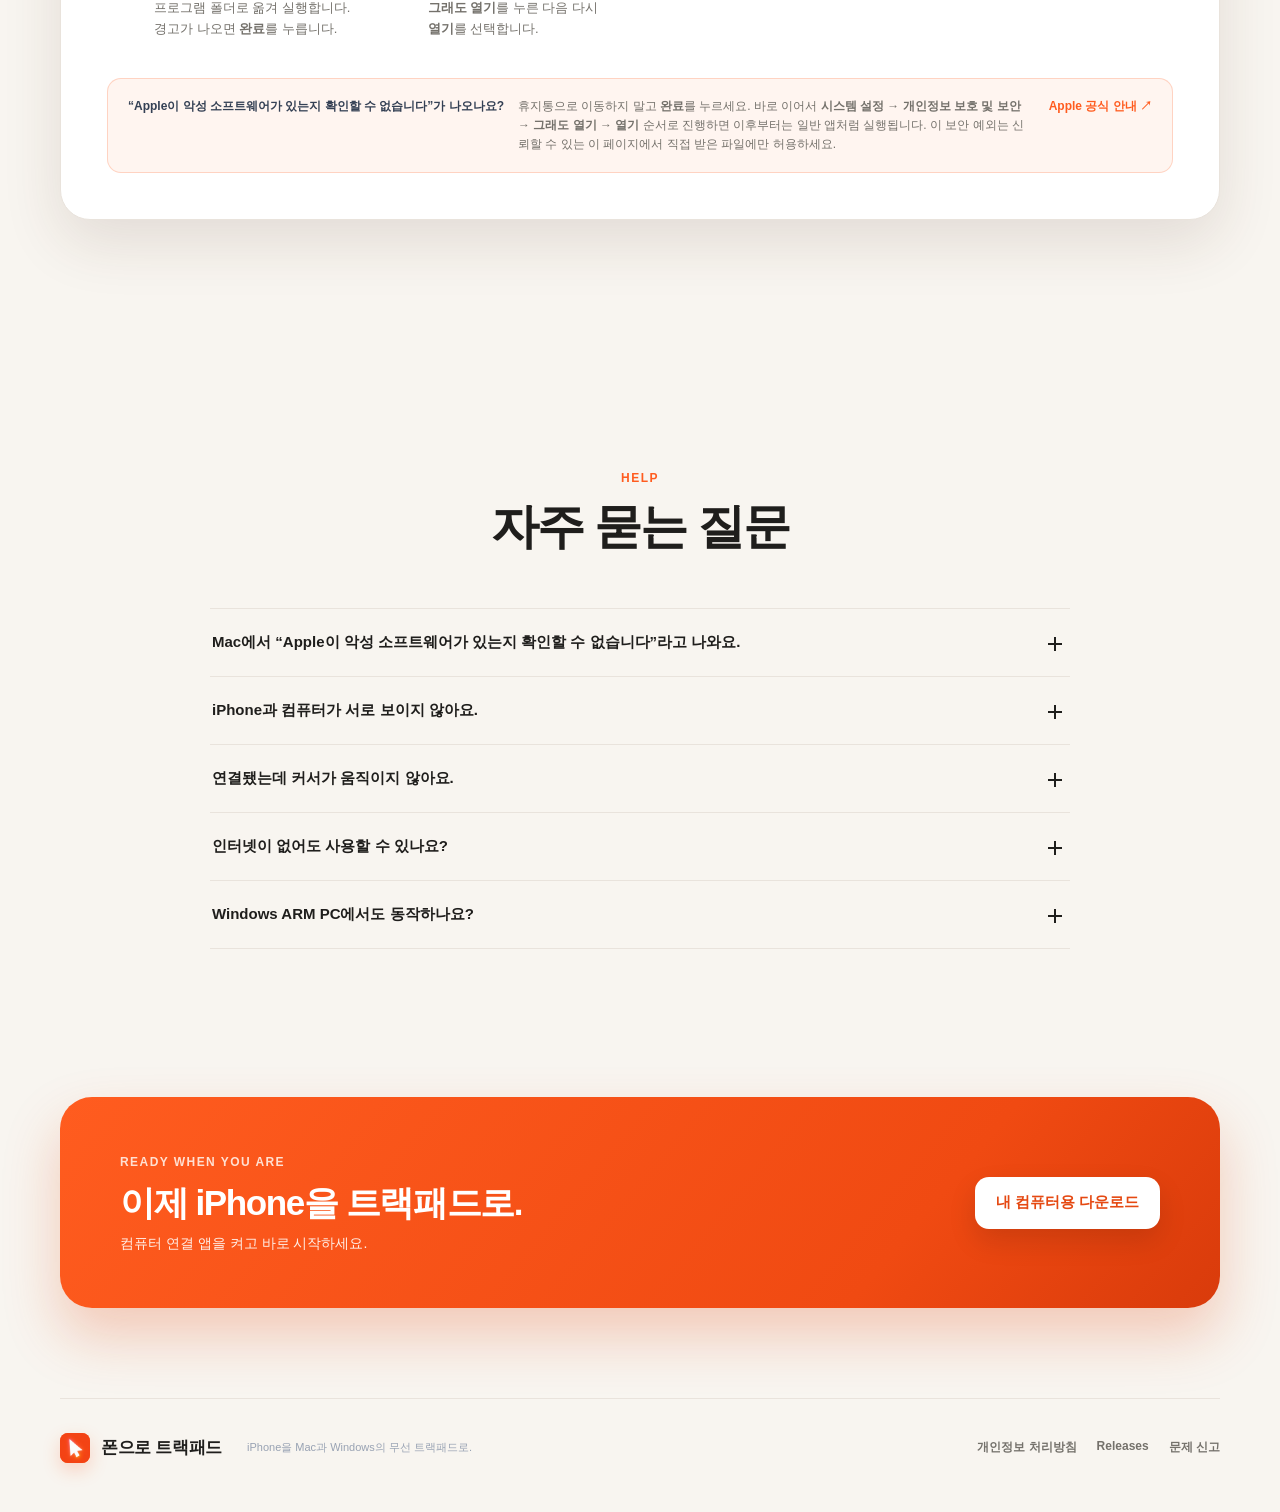
==== commit 42d345a7: "Add macOS first-launch security guidance" ====
--- a/index.html
+++ b/index.html
@@ -125,7 +125,7 @@
               Mac용 다운로드
               <svg viewBox="0 0 24 24" aria-hidden="true"><path d="M12 5v10m0 0 4-4m-4 4-4-4M5 20h14" /></svg>
             </a>
-            <a class="install-link" href="#mac-install">Mac 설치 방법 <span>→</span></a>
+            <a class="install-link" href="#mac-first-open">처음 실행 경고 해결 · Mac 설치 방법 <span>→</span></a>
           </article>
 
           <article class="download-card" data-platform-card="windows">
@@ -196,11 +196,16 @@
 
           <div class="install-panel" id="mac-install" role="tabpanel" aria-labelledby="mac-tab" data-panel="mac">
             <ol>
-              <li><span>1</span><div><h3>연결 앱 열기</h3><p>ZIP 압축을 푼 뒤 <b>PhoneAsTrackpad 연결 앱</b>을 응용 프로그램 폴더로 옮겨 켭니다.</p></div></li>
-              <li><span>2</span><div><h3>마우스 조작 허용</h3><p><b>시스템 설정 → 개인정보 보호 및 보안 → 손쉬운 사용</b>에서 연결 앱을 허용합니다.</p></div></li>
-              <li><span>3</span><div><h3>iPhone에서 선택</h3><p>두 기기의 Wi-Fi를 켜고 iPhone 앱에 나타난 Mac을 누릅니다.</p></div></li>
+              <li><span>1</span><div><h3>압축 풀고 한 번 열기</h3><p>ZIP 압축을 푼 뒤 <b>TrackpadReceiver</b>를 응용 프로그램 폴더로 옮겨 실행합니다. 경고가 나오면 <b>완료</b>를 누릅니다.</p></div></li>
+              <li><span>2</span><div><h3>그래도 열기</h3><p><b>시스템 설정 → 개인정보 보호 및 보안</b>을 열고 아래쪽 보안 영역에서 <b>그래도 열기</b>를 누른 다음 다시 <b>열기</b>를 선택합니다.</p></div></li>
+              <li><span>3</span><div><h3>마우스 조작 허용</h3><p>같은 설정 화면의 <b>손쉬운 사용</b>에서 TrackpadReceiver를 켭니다.</p></div></li>
+              <li><span>4</span><div><h3>iPhone에서 선택</h3><p>두 기기의 Wi-Fi를 켜고 iPhone 앱에 나타난 Mac을 누릅니다.</p></div></li>
             </ol>
-            <aside><strong>처음 실행이 막히나요?</strong><p>Finder에서 앱을 Control-클릭한 뒤 <b>열기</b>를 선택하세요. 앱 배포 서명 전 프리뷰에서는 macOS 확인 창이 표시될 수 있습니다.</p></aside>
+            <aside class="gatekeeper-help" id="mac-first-open">
+              <strong>“Apple이 악성 소프트웨어가 있는지 확인할 수 없습니다”가 나오나요?</strong>
+              <p>휴지통으로 이동하지 말고 <b>완료</b>를 누르세요. 바로 이어서 <b>시스템 설정 → 개인정보 보호 및 보안 → 그래도 열기 → 열기</b> 순서로 진행하면 이후부터는 일반 앱처럼 실행됩니다. 이 보안 예외는 신뢰할 수 있는 이 페이지에서 직접 받은 파일에만 허용하세요.</p>
+              <a href="https://support.apple.com/ko-kr/102445" target="_blank" rel="noreferrer">Apple 공식 안내 ↗</a>
+            </aside>
           </div>
 
           <div class="install-panel" id="windows-install" role="tabpanel" aria-labelledby="windows-tab" data-panel="windows" hidden>
@@ -220,6 +225,7 @@
           <h2 id="faq-title">자주 묻는 질문</h2>
         </div>
         <div class="faq-list">
+          <details><summary>Mac에서 “Apple이 악성 소프트웨어가 있는지 확인할 수 없습니다”라고 나와요.<span></span></summary><p>경고에서 <b>완료</b>를 누른 뒤 <b>시스템 설정 → 개인정보 보호 및 보안</b>으로 이동하세요. 아래쪽 보안 영역에서 TrackpadReceiver의 <b>그래도 열기</b>를 누르고, 다시 나타나는 창에서 <b>열기</b>를 선택하면 됩니다.</p></details>
           <details><summary>iPhone과 컴퓨터가 서로 보이지 않아요.<span></span></summary><p>먼저 컴퓨터 연결 앱이 켜져 있는지 확인하세요. Mac은 두 기기의 Wi-Fi를 켜고 가까이 두세요. Windows는 iPhone과 같은 네트워크에 연결해야 합니다.</p></details>
           <details><summary>연결됐는데 커서가 움직이지 않아요.<span></span></summary><p>Mac은 손쉬운 사용 권한을 확인하고, Windows는 연결 앱을 조작하려는 앱과 같은 권한 수준으로 실행하세요. 연결 앱의 로그 복사 버튼으로 진단 내용을 공유할 수 있습니다.</p></details>
           <details><summary>인터넷이 없어도 사용할 수 있나요?<span></span></summary><p>네. iPhone과 컴퓨터가 서로 통신할 수 있는 같은 로컬 네트워크에 있으면 입력 전송에 인터넷은 필요하지 않습니다.</p></details>
--- a/styles.css
+++ b/styles.css
@@ -130,7 +130,7 @@
 .platform-tabs button[aria-selected="true"] { background: var(--surface); color: var(--text); box-shadow: 0 3px 12px rgba(39,60,90,.1); }
 .install-panel { padding: 46px; }
 .install-panel[hidden] { display: none; }
-.install-panel ol { display: grid; grid-template-columns: repeat(3, 1fr); gap: 32px; margin: 0; padding: 0; list-style: none; }
+.install-panel ol { display: grid; grid-template-columns: repeat(auto-fit, minmax(190px, 1fr)); gap: 28px; margin: 0; padding: 0; list-style: none; }
 .install-panel li { display: grid; grid-template-columns: 34px 1fr; gap: 13px; }
 .install-panel li > span { display: grid; width: 34px; height: 34px; place-items: center; border-radius: 50%; background: var(--surface-soft); color: var(--blue); font-size: 12px; font-weight: 850; }
 .install-panel h3 { margin: 5px 0 10px; font-size: 16px; }
@@ -138,6 +138,8 @@
 .install-panel aside { display: flex; align-items: baseline; gap: 14px; margin-top: 38px; padding: 18px 20px; border-radius: 14px; background: #f3f7fc; }
 .install-panel aside strong { flex: 0 0 auto; color: #344054; font-size: 12px; }
 .install-panel aside p { margin: 0; color: var(--muted); font-size: 12px; line-height: 1.6; }
+.install-panel aside a { flex: 0 0 auto; color: var(--blue); font-size: 12px; font-weight: 750; white-space: nowrap; }
+.gatekeeper-help { scroll-margin-top: 92px; border: 1px solid rgba(255,92,31,.22); background: #fff5f0 !important; }
 
 .faq { max-width: 860px; }
 .faq-list { border-top: 1px solid var(--line); }
@@ -228,4 +230,7 @@
   .windows-icon { background: #442a20; }
   .install-panel aside { background: #36312d; }
   .install-panel aside strong { color: #f5ece5; }
-}
+  .install-panel .gatekeeper-help { border-color: rgba(255,141,97,.36); background: #3b261e !important; }
+  .install-panel .gatekeeper-help strong { color: #fff7f2; }
+  .install-panel .gatekeeper-help p { color: #dbcac0; }
+}
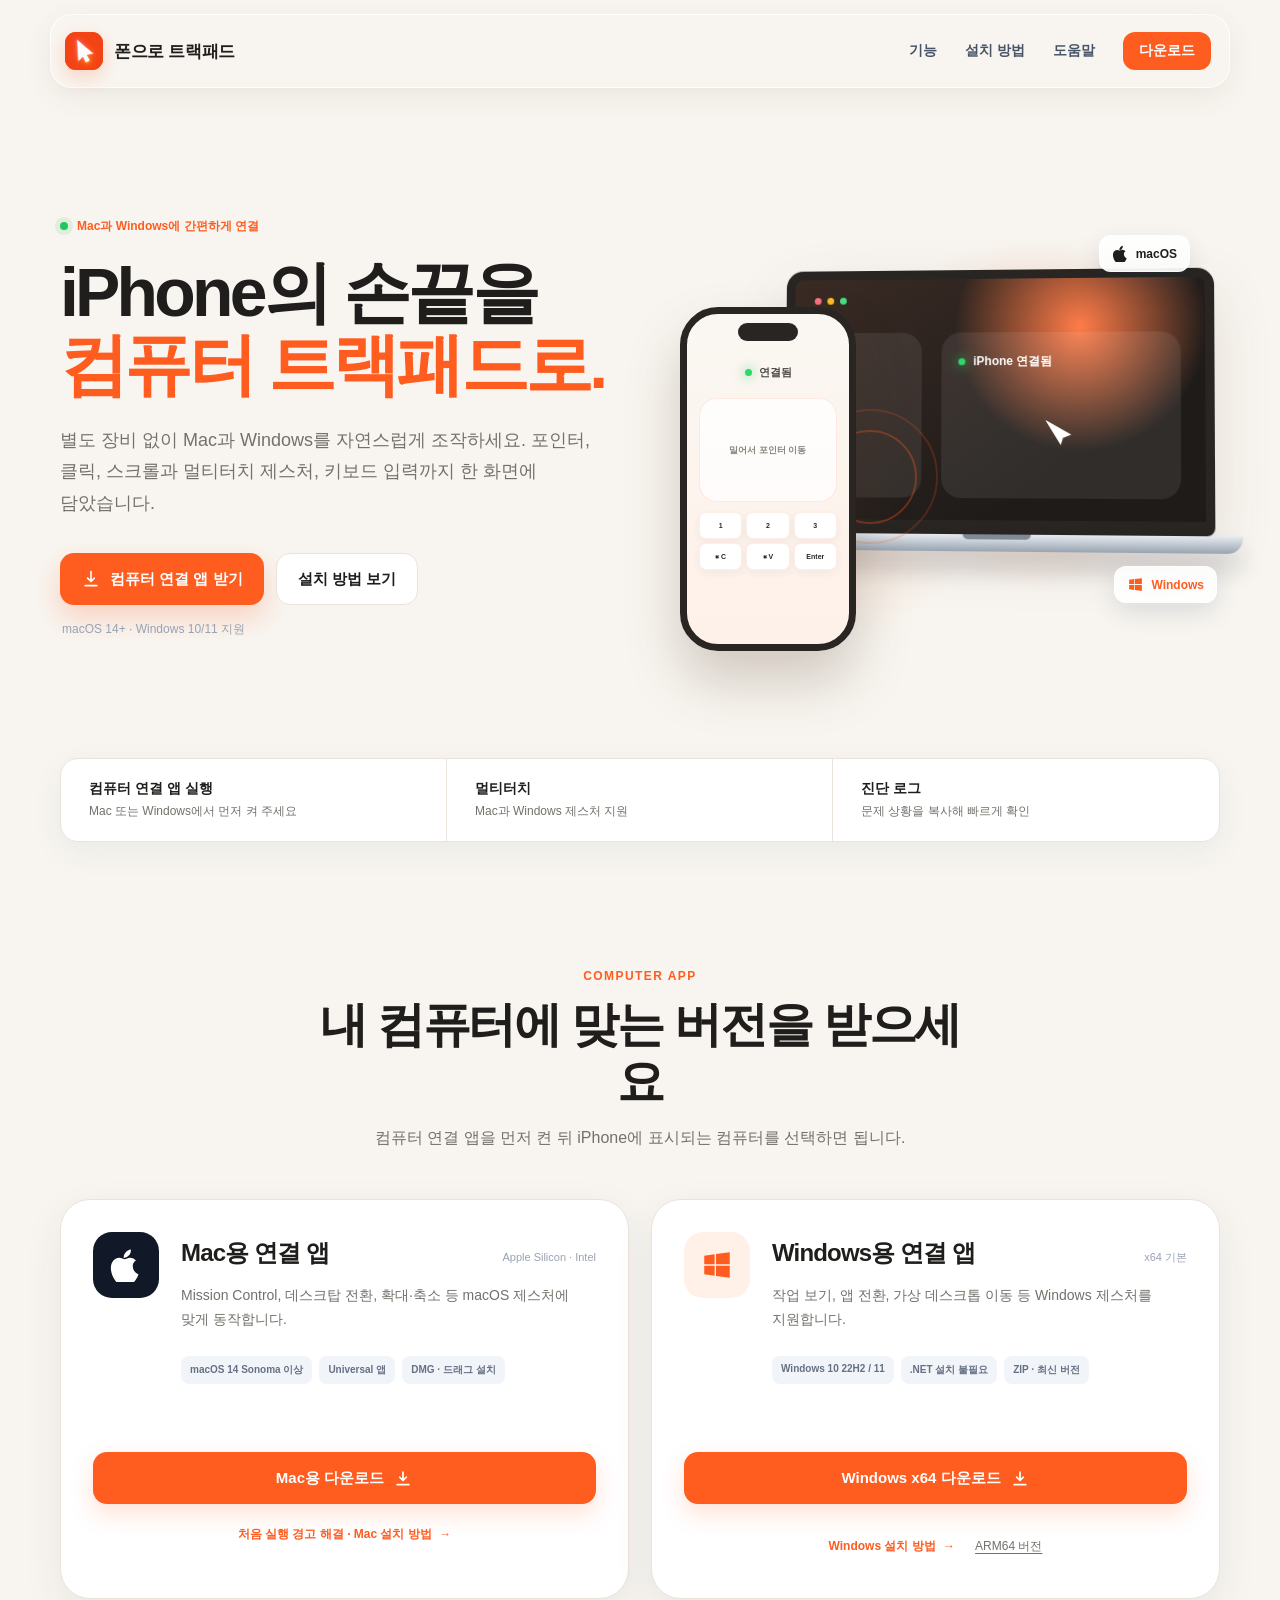
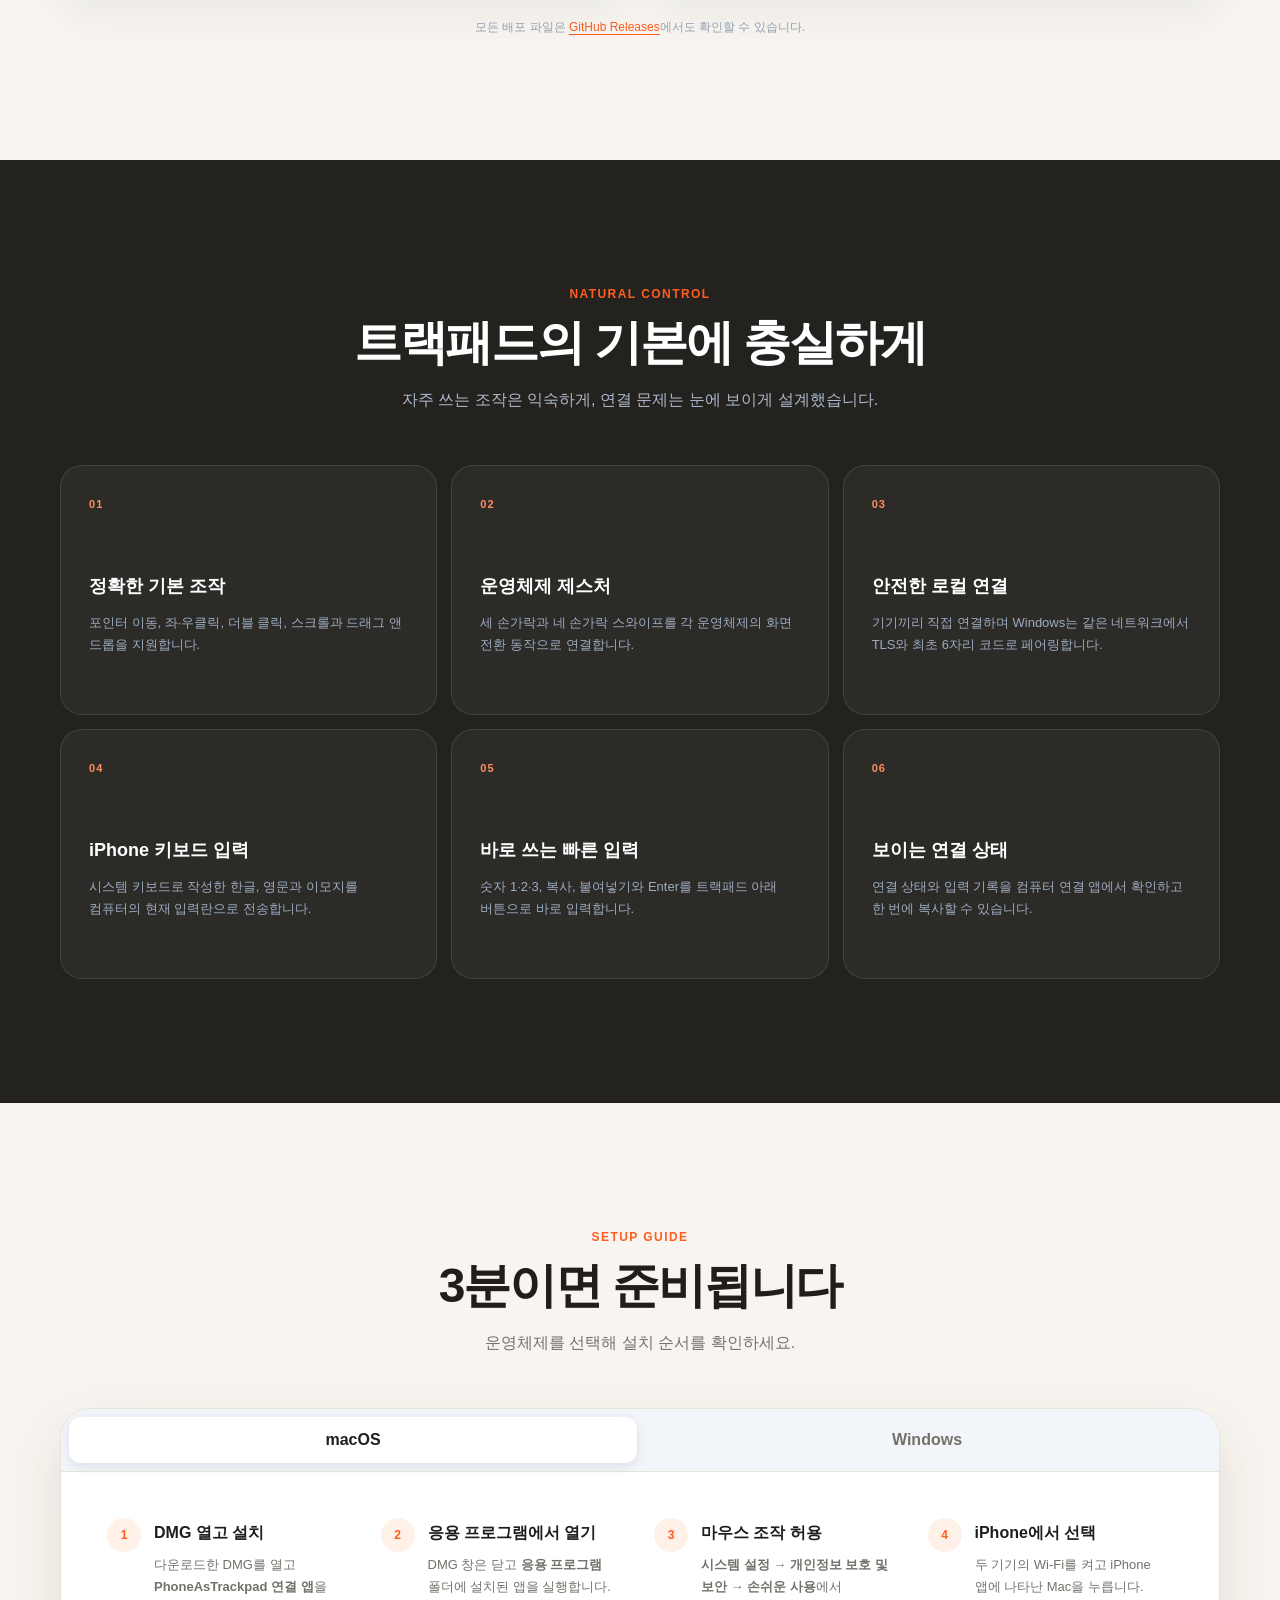
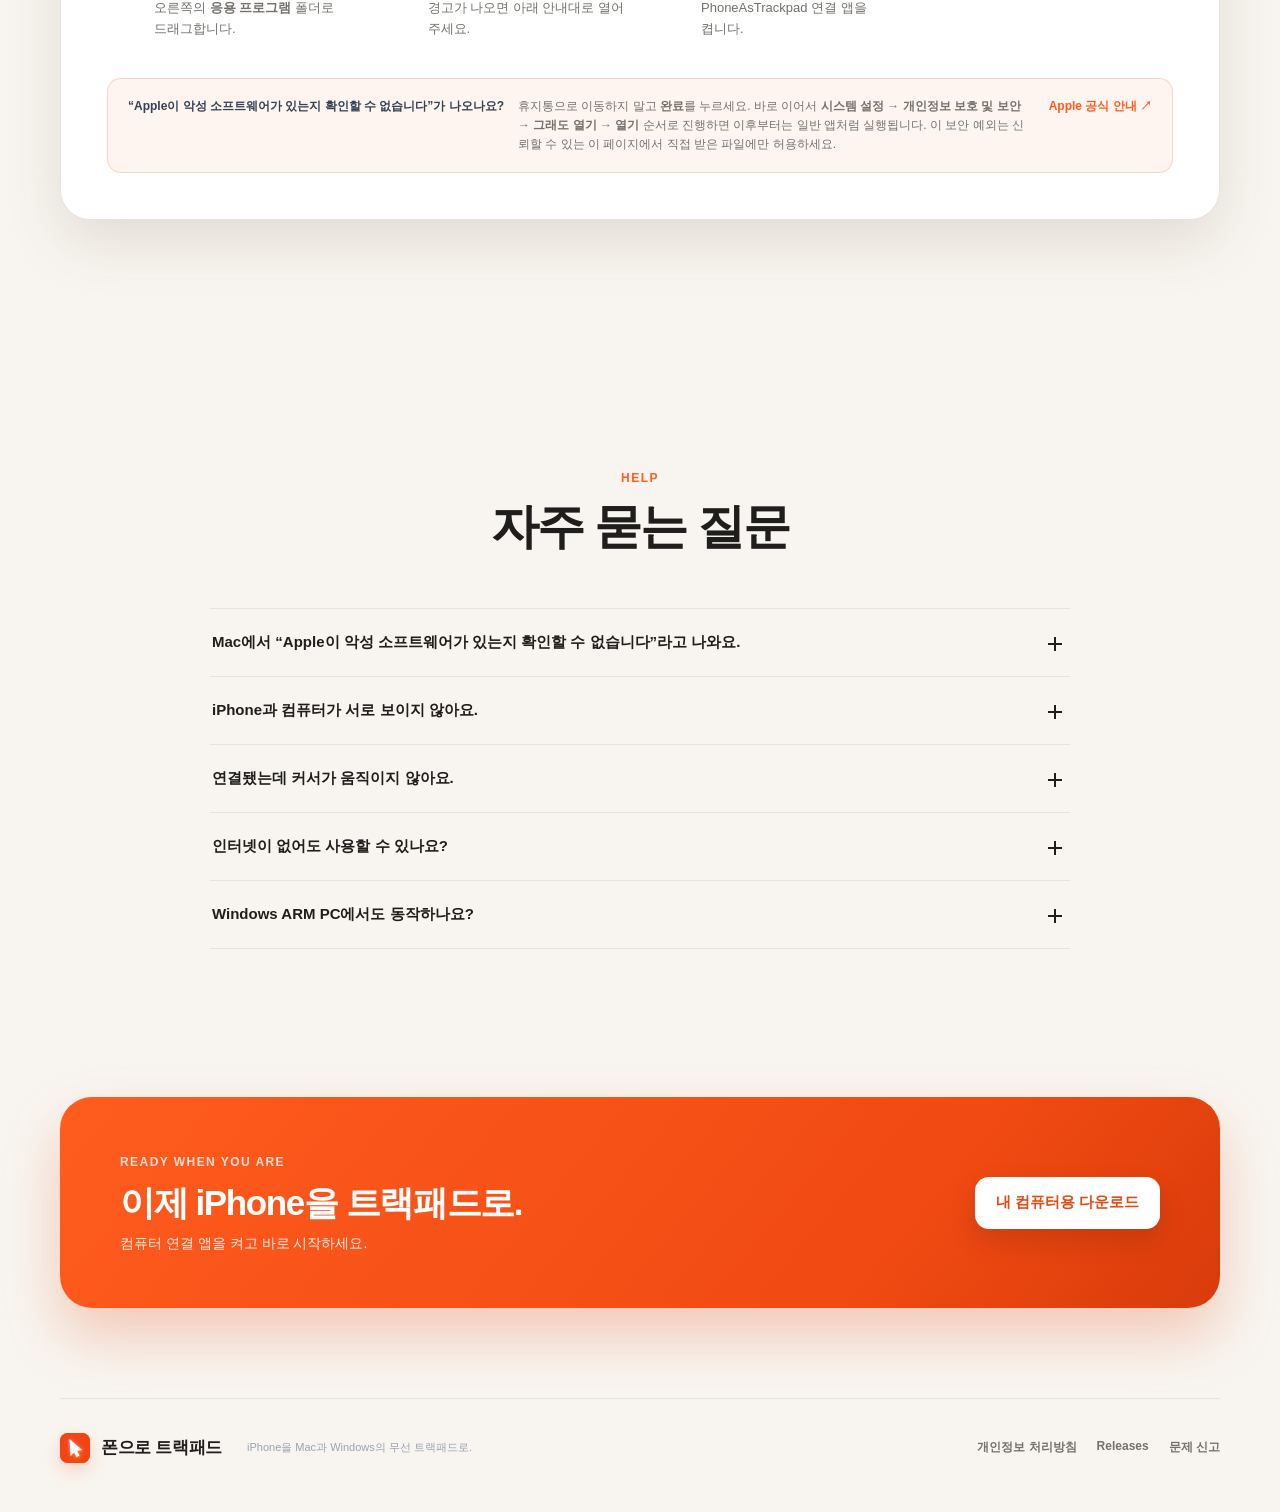
==== commit ae771327: "Use drag-and-drop DMG for Mac downloads" ====
--- a/index.html
+++ b/index.html
@@ -114,13 +114,13 @@
               <ul>
                 <li>macOS 14 Sonoma 이상</li>
                 <li>Universal 앱</li>
-                <li>ZIP · 최신 버전</li>
+                <li>DMG · 드래그 설치</li>
               </ul>
             </div>
             <a
               class="button button-download"
               data-download="mac"
-              href="https://github.com/WONHEEJANG/iphone2trackpad-downloads/releases/latest/download/TrackpadReceiver-macOS.zip"
+              href="https://github.com/WONHEEJANG/iphone2trackpad-downloads/releases/latest/download/PhoneAsTrackpad-macOS.dmg"
             >
               Mac용 다운로드
               <svg viewBox="0 0 24 24" aria-hidden="true"><path d="M12 5v10m0 0 4-4m-4 4-4-4M5 20h14" /></svg>
@@ -196,9 +196,9 @@
 
           <div class="install-panel" id="mac-install" role="tabpanel" aria-labelledby="mac-tab" data-panel="mac">
             <ol>
-              <li><span>1</span><div><h3>압축 풀고 한 번 열기</h3><p>ZIP 압축을 푼 뒤 <b>TrackpadReceiver</b>를 응용 프로그램 폴더로 옮겨 실행합니다. 경고가 나오면 <b>완료</b>를 누릅니다.</p></div></li>
-              <li><span>2</span><div><h3>그래도 열기</h3><p><b>시스템 설정 → 개인정보 보호 및 보안</b>을 열고 아래쪽 보안 영역에서 <b>그래도 열기</b>를 누른 다음 다시 <b>열기</b>를 선택합니다.</p></div></li>
-              <li><span>3</span><div><h3>마우스 조작 허용</h3><p>같은 설정 화면의 <b>손쉬운 사용</b>에서 TrackpadReceiver를 켭니다.</p></div></li>
+              <li><span>1</span><div><h3>DMG 열고 설치</h3><p>다운로드한 DMG를 열고 <b>PhoneAsTrackpad 연결 앱</b>을 오른쪽의 <b>응용 프로그램</b> 폴더로 드래그합니다.</p></div></li>
+              <li><span>2</span><div><h3>응용 프로그램에서 열기</h3><p>DMG 창은 닫고 <b>응용 프로그램</b> 폴더에 설치된 앱을 실행합니다. 경고가 나오면 아래 안내대로 열어 주세요.</p></div></li>
+              <li><span>3</span><div><h3>마우스 조작 허용</h3><p><b>시스템 설정 → 개인정보 보호 및 보안 → 손쉬운 사용</b>에서 PhoneAsTrackpad 연결 앱을 켭니다.</p></div></li>
               <li><span>4</span><div><h3>iPhone에서 선택</h3><p>두 기기의 Wi-Fi를 켜고 iPhone 앱에 나타난 Mac을 누릅니다.</p></div></li>
             </ol>
             <aside class="gatekeeper-help" id="mac-first-open">
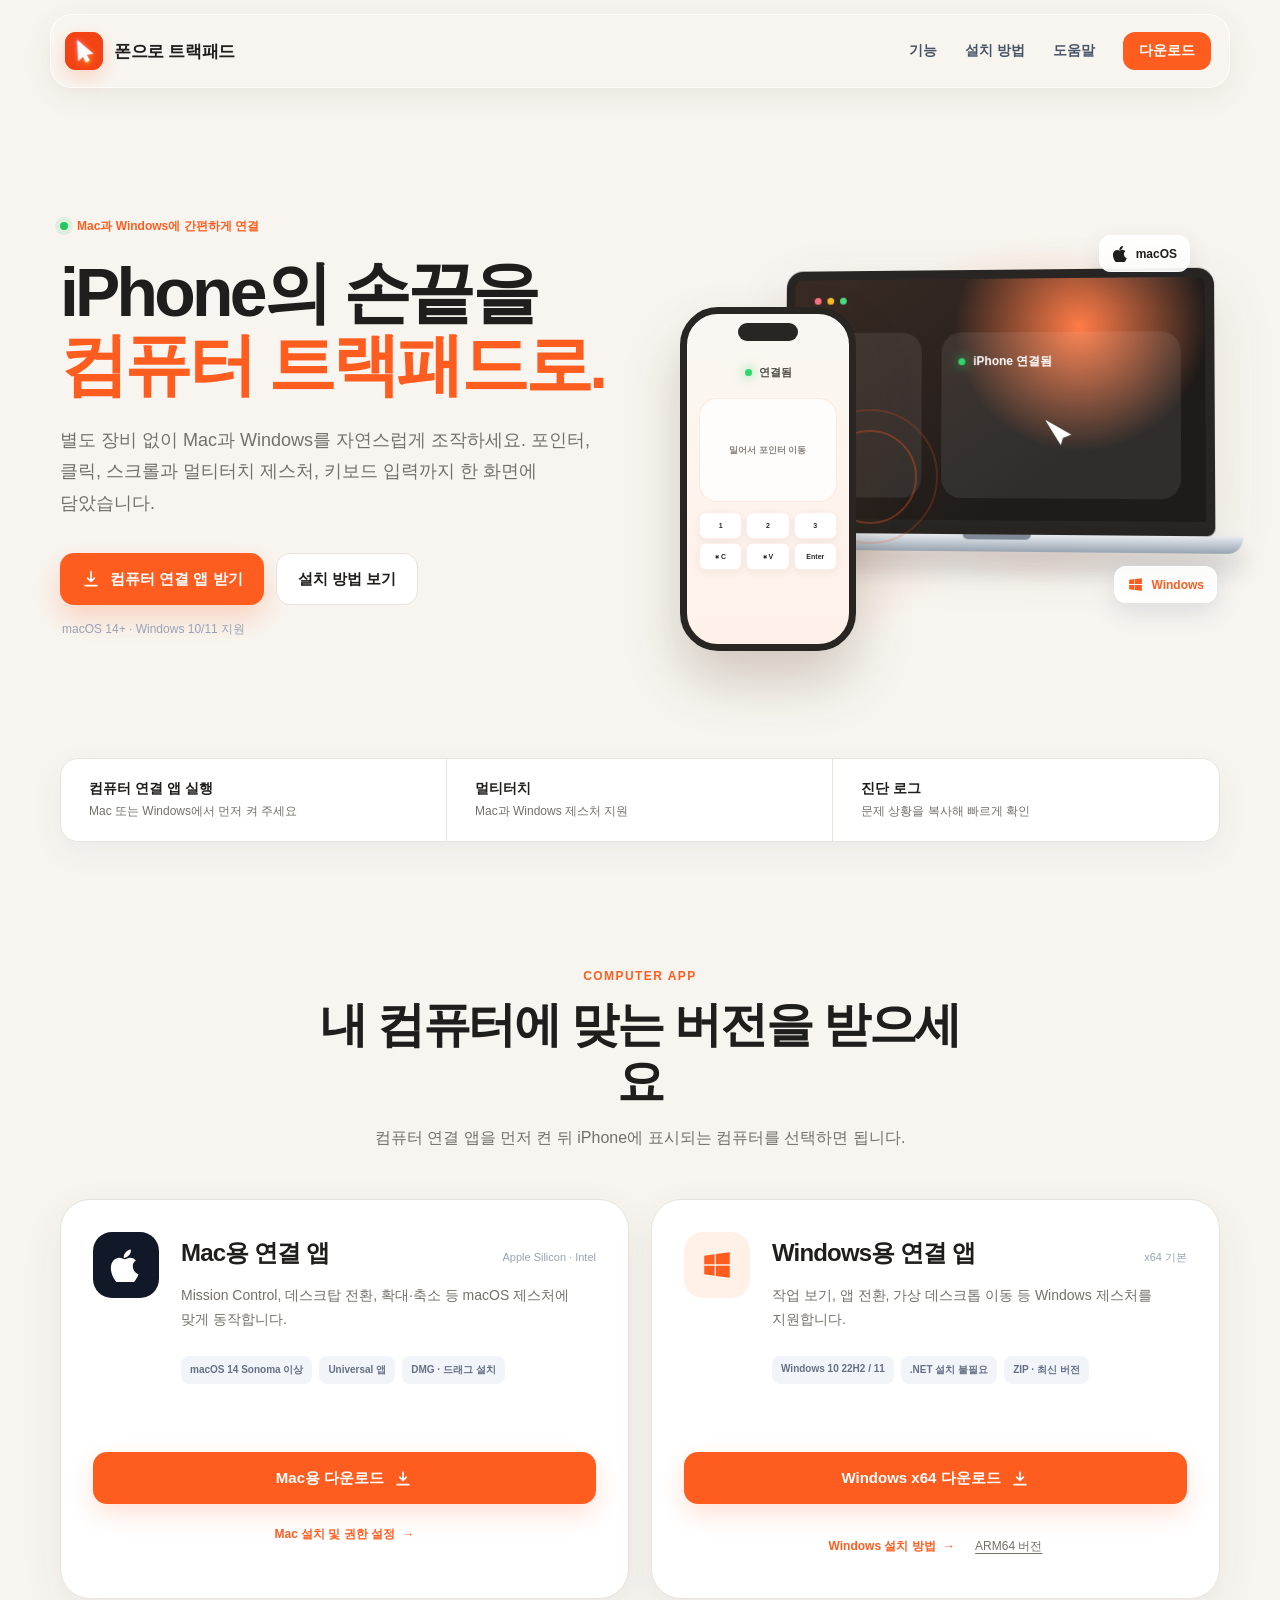
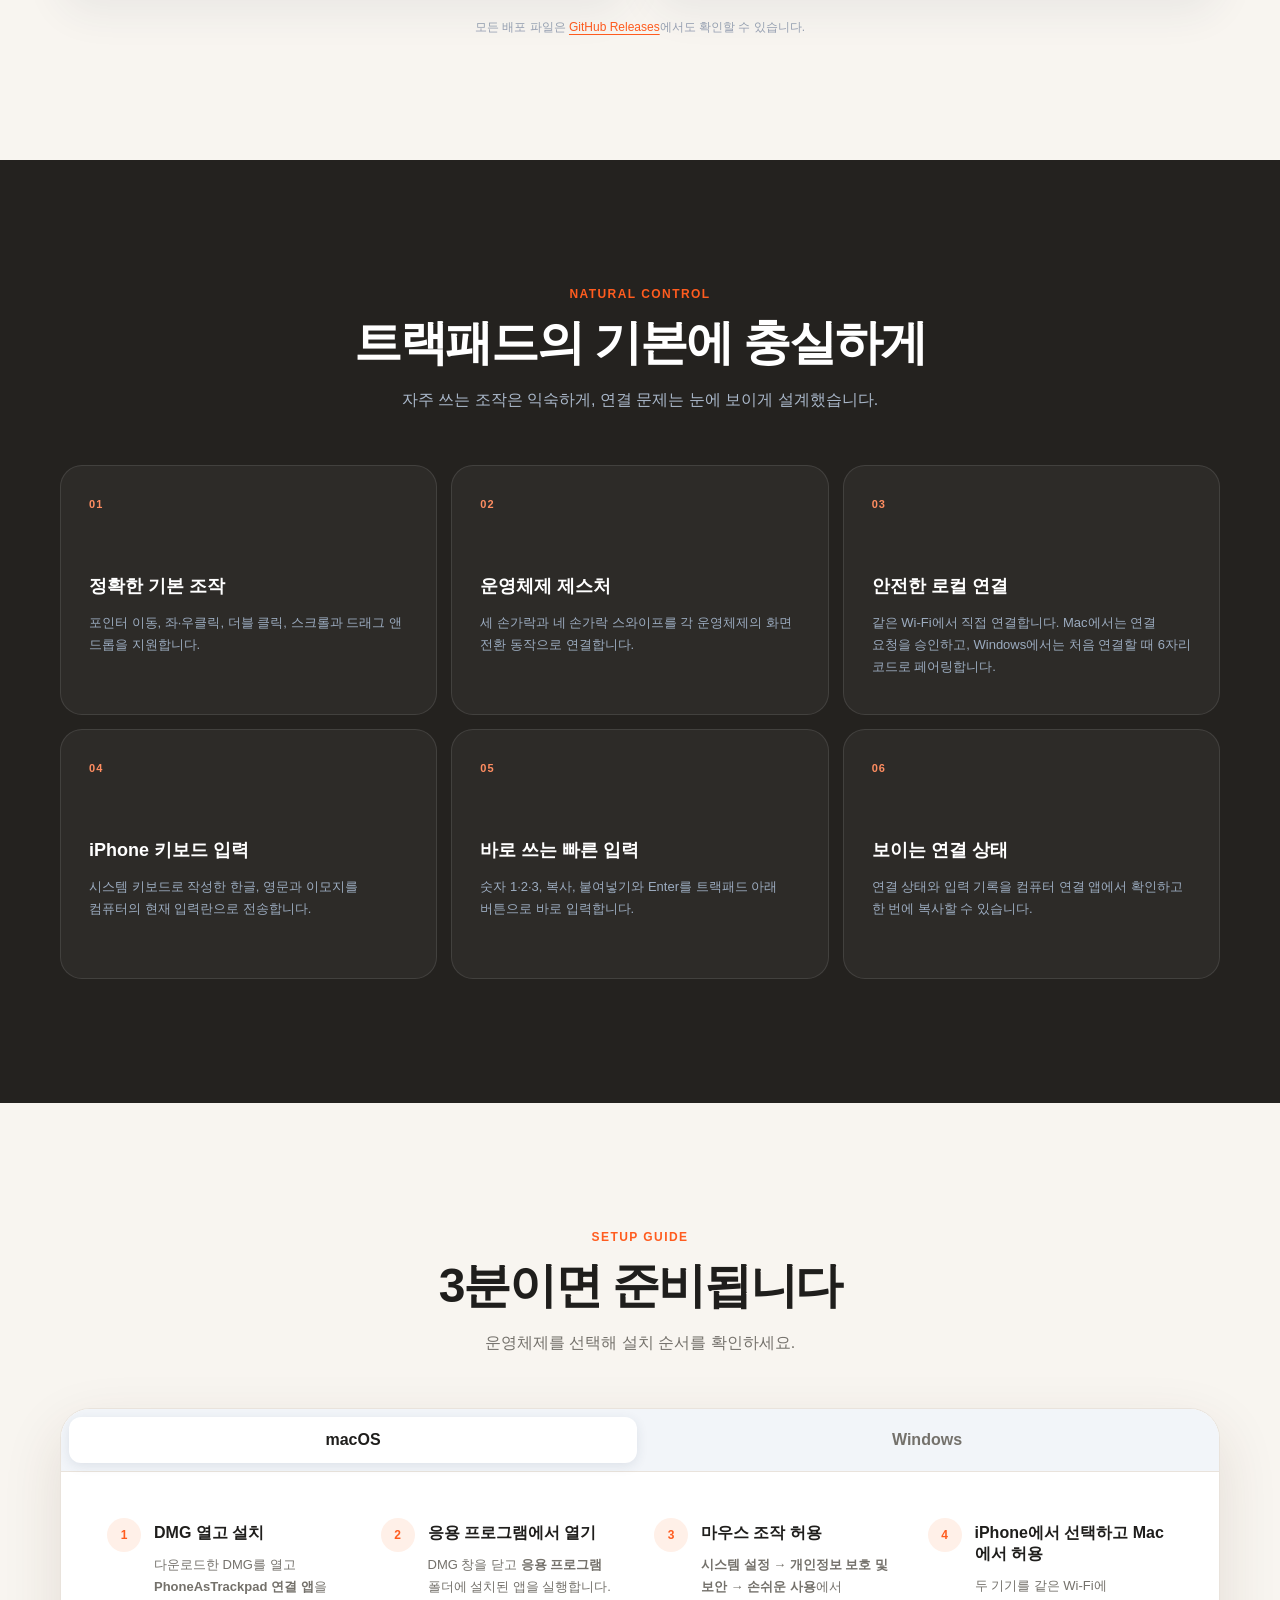
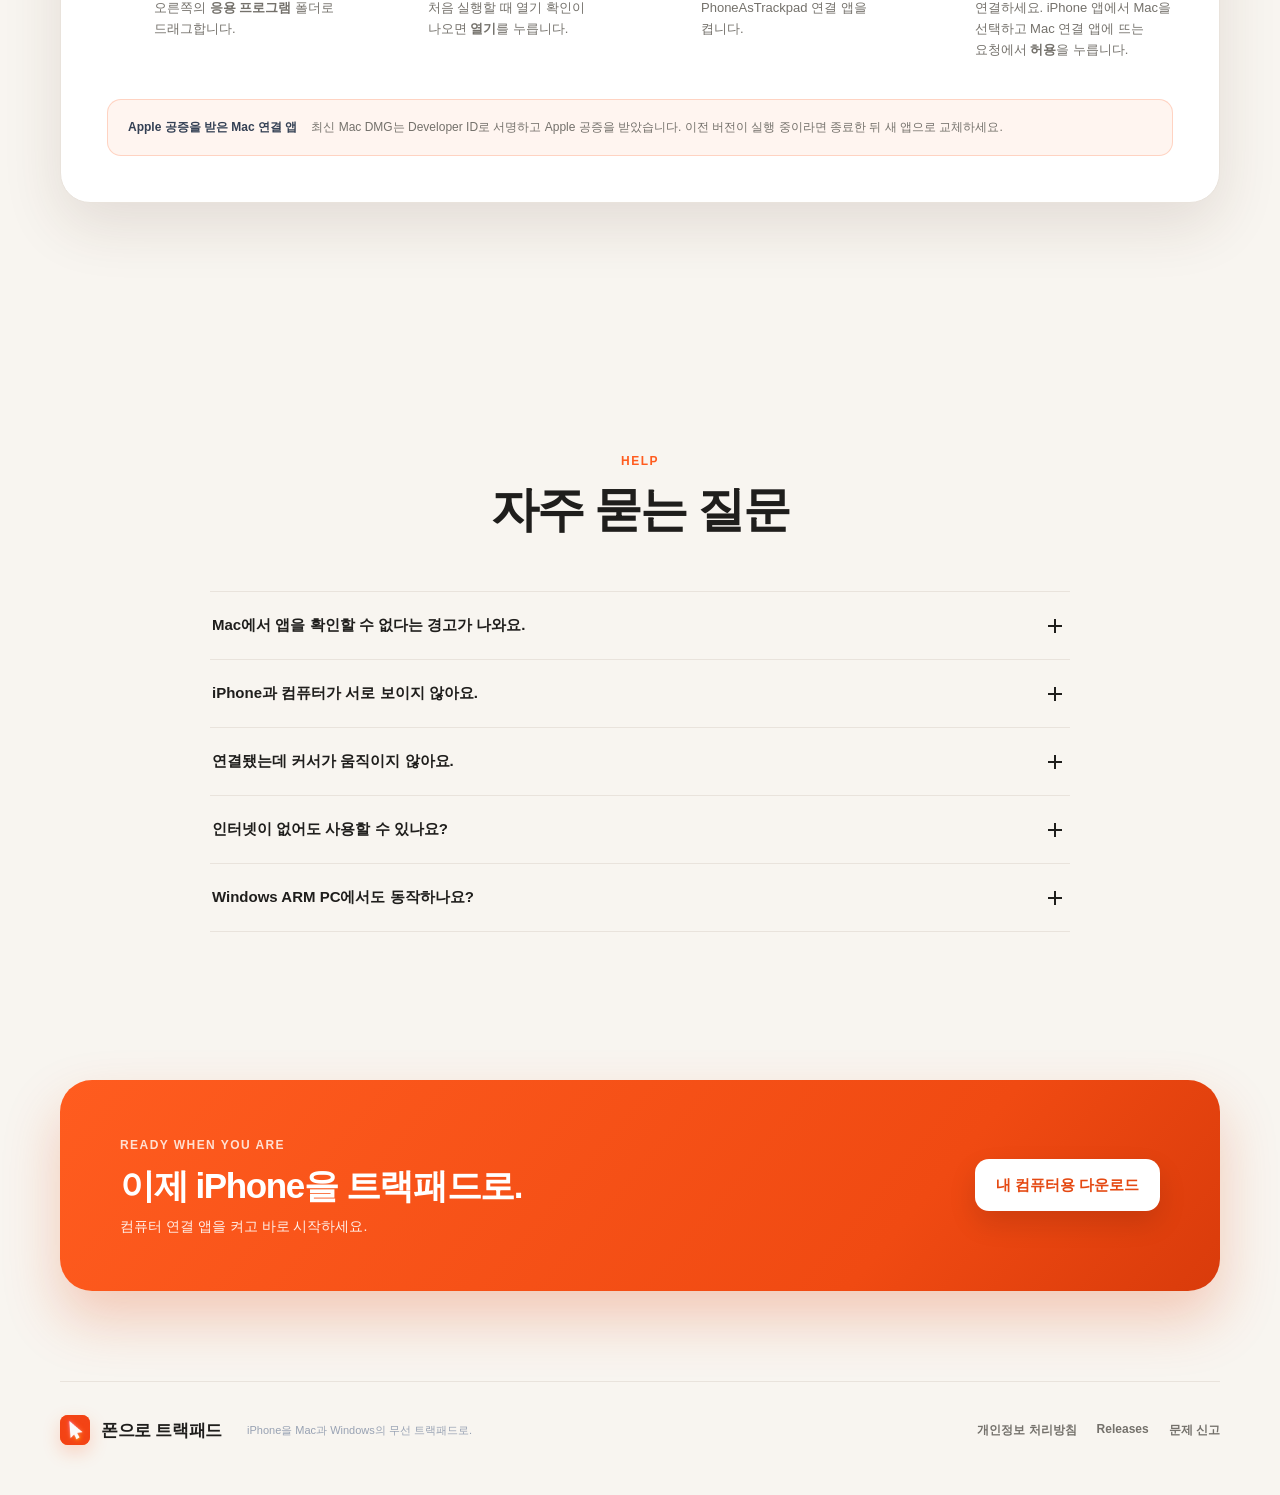
==== commit adff5a58: "Update Mac receiver installation and approval instructions" ====
--- a/index.html
+++ b/index.html
@@ -125,7 +125,7 @@
               Mac용 다운로드
               <svg viewBox="0 0 24 24" aria-hidden="true"><path d="M12 5v10m0 0 4-4m-4 4-4-4M5 20h14" /></svg>
             </a>
-            <a class="install-link" href="#mac-first-open">처음 실행 경고 해결 · Mac 설치 방법 <span>→</span></a>
+            <a class="install-link" href="#mac-first-open">Mac 설치 및 권한 설정 <span>→</span></a>
           </article>
 
           <article class="download-card" data-platform-card="windows">
@@ -174,7 +174,7 @@
         <div class="feature-grid">
           <article><span class="feature-number">01</span><h3>정확한 기본 조작</h3><p>포인터 이동, 좌·우클릭, 더블 클릭, 스크롤과 드래그 앤 드롭을 지원합니다.</p></article>
           <article><span class="feature-number">02</span><h3>운영체제 제스처</h3><p>세 손가락과 네 손가락 스와이프를 각 운영체제의 화면 전환 동작으로 연결합니다.</p></article>
-          <article><span class="feature-number">03</span><h3>안전한 로컬 연결</h3><p>기기끼리 직접 연결하며 Windows는 같은 네트워크에서 TLS와 최초 6자리 코드로 페어링합니다.</p></article>
+          <article><span class="feature-number">03</span><h3>안전한 로컬 연결</h3><p>같은 Wi-Fi에서 직접 연결합니다. Mac에서는 연결 요청을 승인하고, Windows에서는 처음 연결할 때 6자리 코드로 페어링합니다.</p></article>
           <article><span class="feature-number">04</span><h3>iPhone 키보드 입력</h3><p>시스템 키보드로 작성한 한글, 영문과 이모지를 컴퓨터의 현재 입력란으로 전송합니다.</p></article>
           <article><span class="feature-number">05</span><h3>바로 쓰는 빠른 입력</h3><p>숫자 1·2·3, 복사, 붙여넣기와 Enter를 트랙패드 아래 버튼으로 바로 입력합니다.</p></article>
           <article><span class="feature-number">06</span><h3>보이는 연결 상태</h3><p>연결 상태와 입력 기록을 컴퓨터 연결 앱에서 확인하고 한 번에 복사할 수 있습니다.</p></article>
@@ -197,14 +197,13 @@
           <div class="install-panel" id="mac-install" role="tabpanel" aria-labelledby="mac-tab" data-panel="mac">
             <ol>
               <li><span>1</span><div><h3>DMG 열고 설치</h3><p>다운로드한 DMG를 열고 <b>PhoneAsTrackpad 연결 앱</b>을 오른쪽의 <b>응용 프로그램</b> 폴더로 드래그합니다.</p></div></li>
-              <li><span>2</span><div><h3>응용 프로그램에서 열기</h3><p>DMG 창은 닫고 <b>응용 프로그램</b> 폴더에 설치된 앱을 실행합니다. 경고가 나오면 아래 안내대로 열어 주세요.</p></div></li>
+              <li><span>2</span><div><h3>응용 프로그램에서 열기</h3><p>DMG 창을 닫고 <b>응용 프로그램</b> 폴더에 설치된 앱을 실행합니다. 처음 실행할 때 열기 확인이 나오면 <b>열기</b>를 누릅니다.</p></div></li>
               <li><span>3</span><div><h3>마우스 조작 허용</h3><p><b>시스템 설정 → 개인정보 보호 및 보안 → 손쉬운 사용</b>에서 PhoneAsTrackpad 연결 앱을 켭니다.</p></div></li>
-              <li><span>4</span><div><h3>iPhone에서 선택</h3><p>두 기기의 Wi-Fi를 켜고 iPhone 앱에 나타난 Mac을 누릅니다.</p></div></li>
+              <li><span>4</span><div><h3>iPhone에서 선택하고 Mac에서 허용</h3><p>두 기기를 같은 Wi-Fi에 연결하세요. iPhone 앱에서 Mac을 선택하고 Mac 연결 앱에 뜨는 요청에서 <b>허용</b>을 누릅니다.</p></div></li>
             </ol>
             <aside class="gatekeeper-help" id="mac-first-open">
-              <strong>“Apple이 악성 소프트웨어가 있는지 확인할 수 없습니다”가 나오나요?</strong>
-              <p>휴지통으로 이동하지 말고 <b>완료</b>를 누르세요. 바로 이어서 <b>시스템 설정 → 개인정보 보호 및 보안 → 그래도 열기 → 열기</b> 순서로 진행하면 이후부터는 일반 앱처럼 실행됩니다. 이 보안 예외는 신뢰할 수 있는 이 페이지에서 직접 받은 파일에만 허용하세요.</p>
-              <a href="https://support.apple.com/ko-kr/102445" target="_blank" rel="noreferrer">Apple 공식 안내 ↗</a>
+              <strong>Apple 공증을 받은 Mac 연결 앱</strong>
+              <p>최신 Mac DMG는 Developer ID로 서명하고 Apple 공증을 받았습니다. 이전 버전이 실행 중이라면 종료한 뒤 새 앱으로 교체하세요.</p>
             </aside>
           </div>
 
@@ -225,7 +224,7 @@
           <h2 id="faq-title">자주 묻는 질문</h2>
         </div>
         <div class="faq-list">
-          <details><summary>Mac에서 “Apple이 악성 소프트웨어가 있는지 확인할 수 없습니다”라고 나와요.<span></span></summary><p>경고에서 <b>완료</b>를 누른 뒤 <b>시스템 설정 → 개인정보 보호 및 보안</b>으로 이동하세요. 아래쪽 보안 영역에서 TrackpadReceiver의 <b>그래도 열기</b>를 누르고, 다시 나타나는 창에서 <b>열기</b>를 선택하면 됩니다.</p></details>
+          <details><summary>Mac에서 앱을 확인할 수 없다는 경고가 나와요.<span></span></summary><p>이 페이지에서 최신 Mac DMG를 다시 받고, 응용 프로그램 폴더에서 새로 설치한 앱을 실행하세요.</p></details>
           <details><summary>iPhone과 컴퓨터가 서로 보이지 않아요.<span></span></summary><p>먼저 컴퓨터 연결 앱이 켜져 있는지 확인하세요. Mac은 두 기기의 Wi-Fi를 켜고 가까이 두세요. Windows는 iPhone과 같은 네트워크에 연결해야 합니다.</p></details>
           <details><summary>연결됐는데 커서가 움직이지 않아요.<span></span></summary><p>Mac은 손쉬운 사용 권한을 확인하고, Windows는 연결 앱을 조작하려는 앱과 같은 권한 수준으로 실행하세요. 연결 앱의 로그 복사 버튼으로 진단 내용을 공유할 수 있습니다.</p></details>
           <details><summary>인터넷이 없어도 사용할 수 있나요?<span></span></summary><p>네. iPhone과 컴퓨터가 서로 통신할 수 있는 같은 로컬 네트워크에 있으면 입력 전송에 인터넷은 필요하지 않습니다.</p></details>
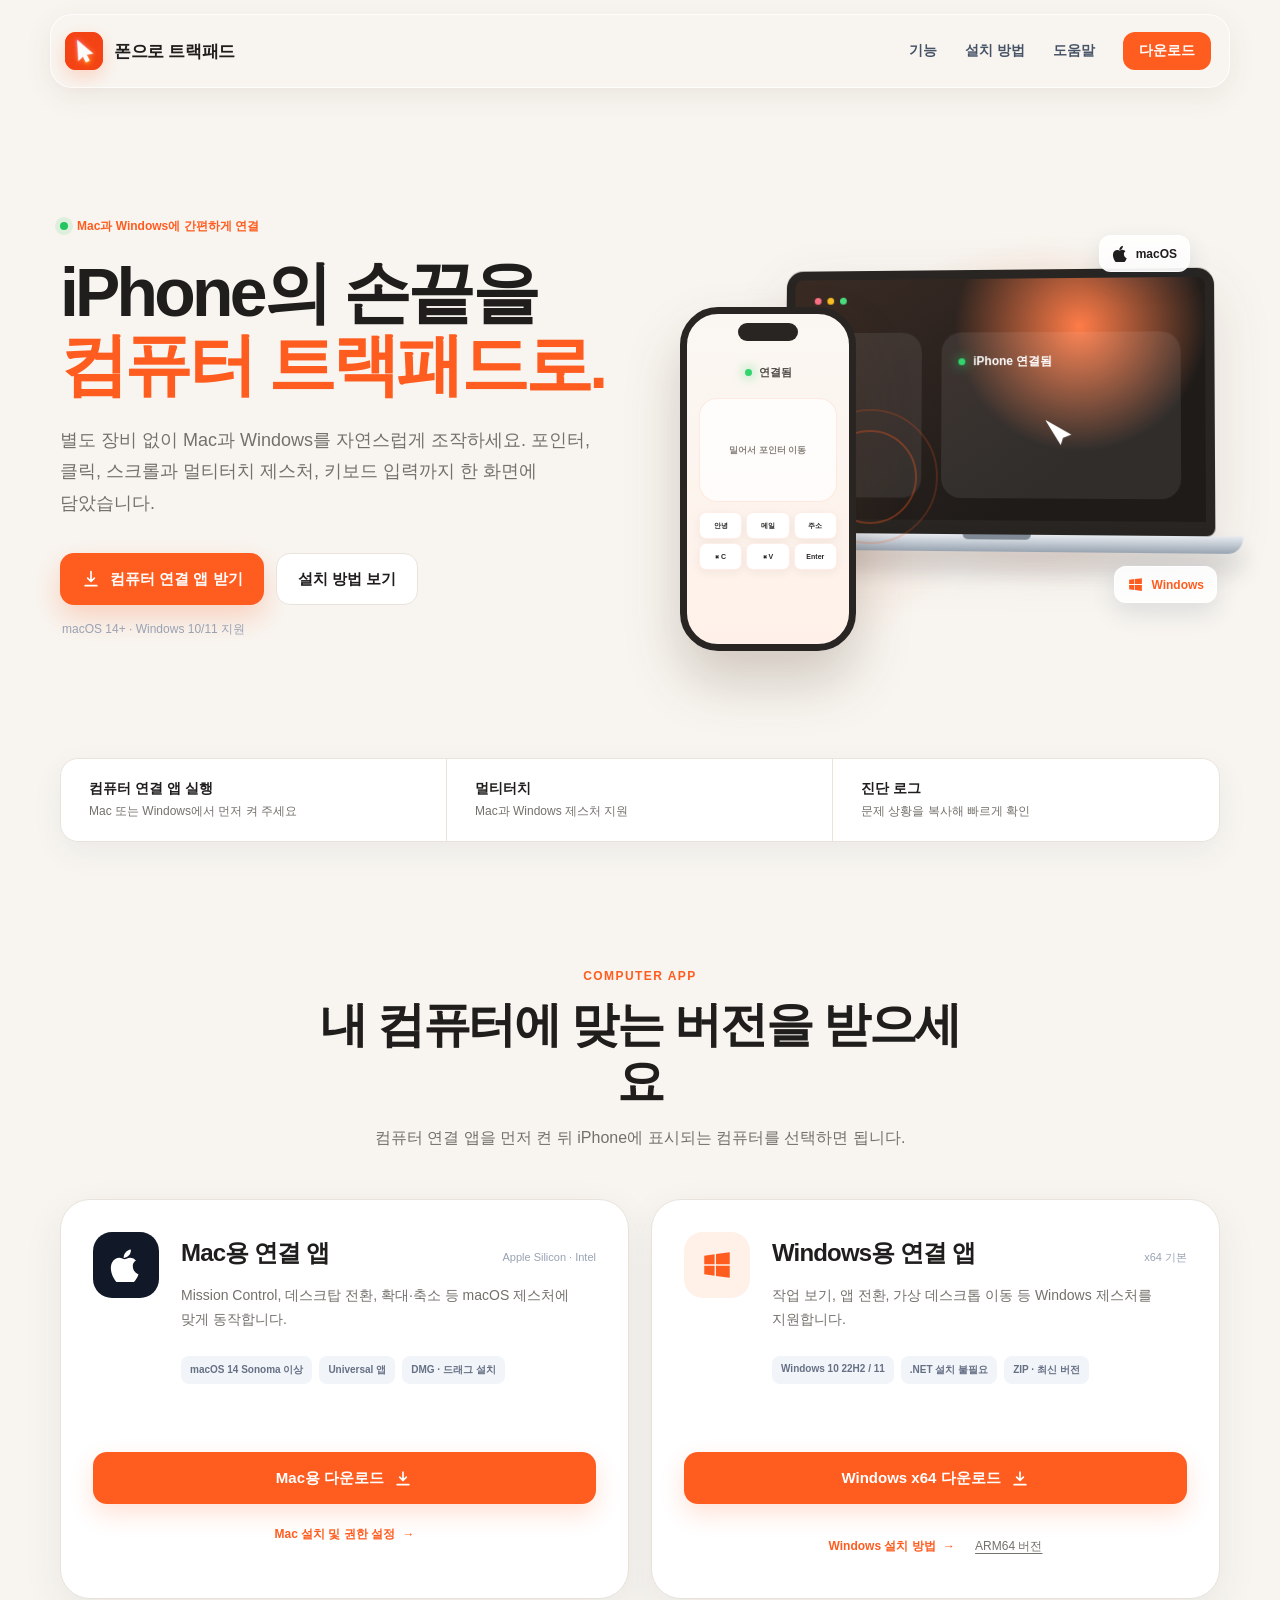
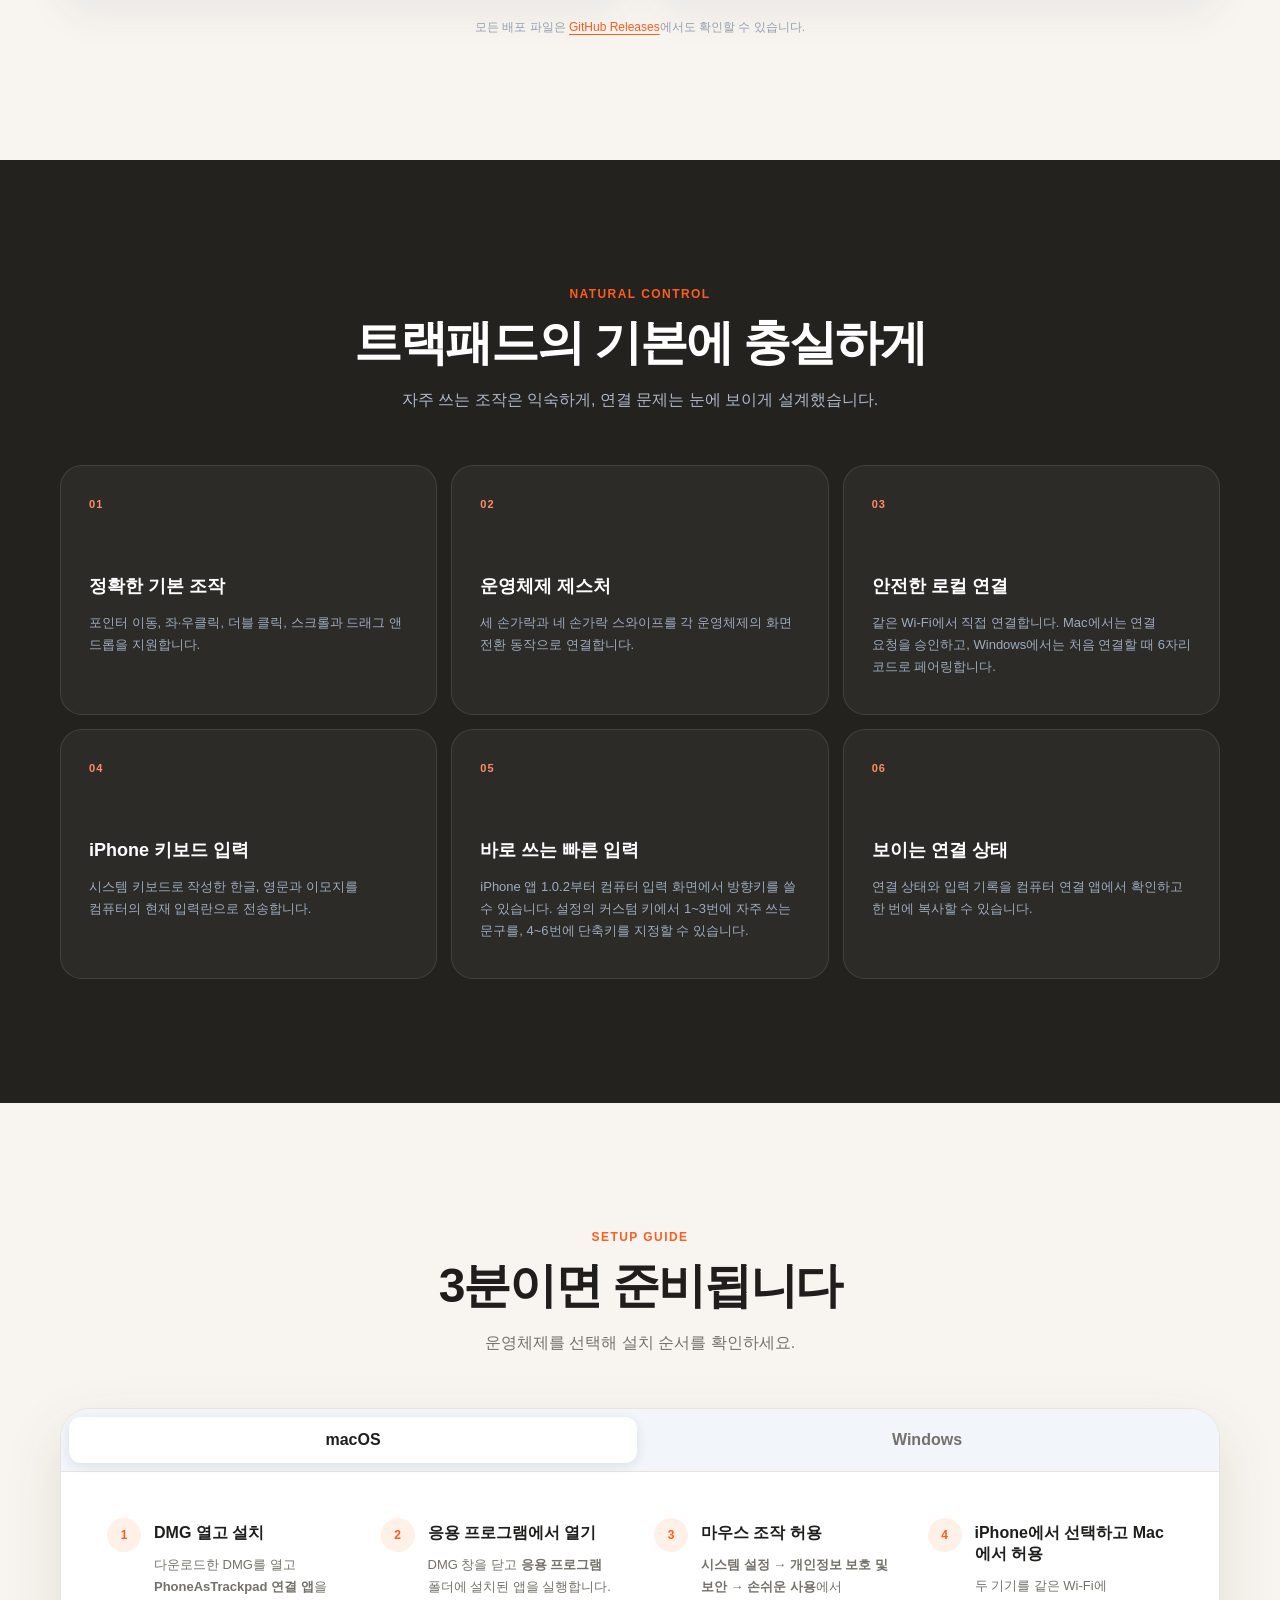
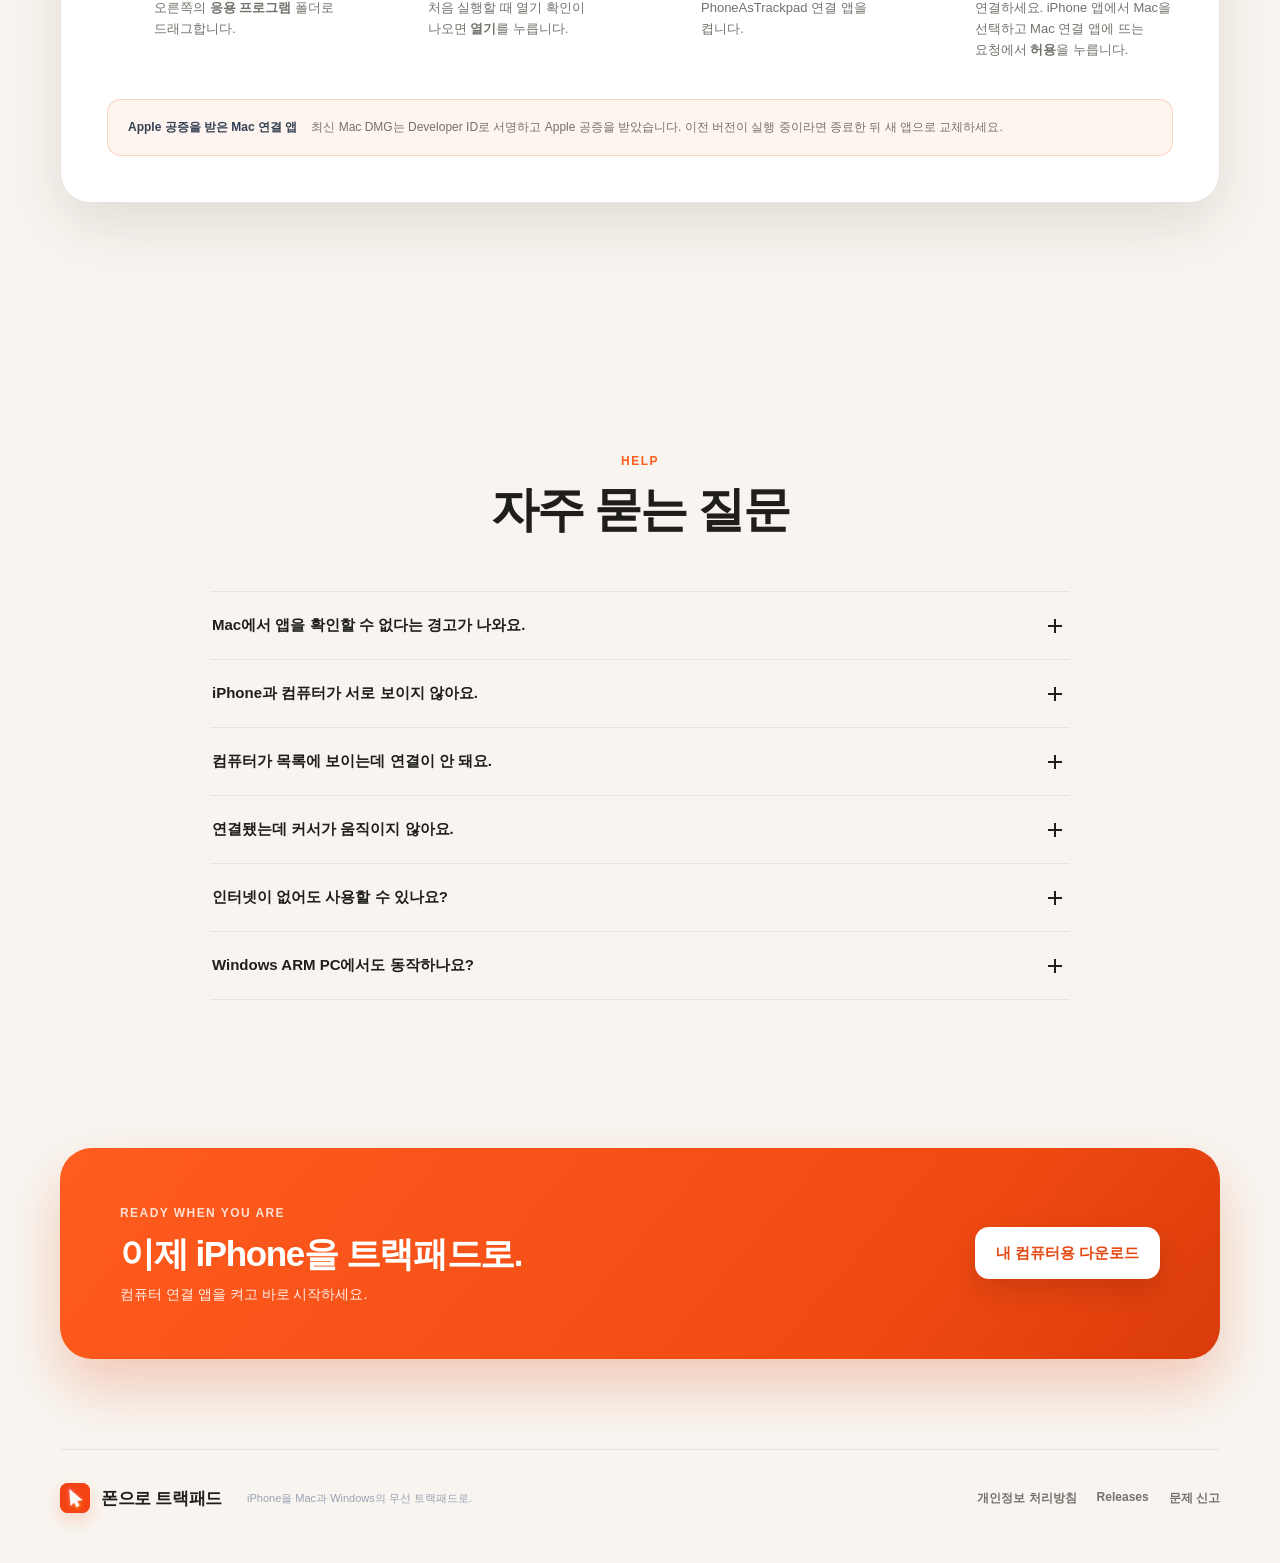
==== commit 339d2231: "Update receiver guide for iOS 1.0.2" ====
--- a/index.html
+++ b/index.html
@@ -72,7 +72,7 @@
             <div class="phone-status"><i></i> 연결됨</div>
             <div class="phone-trackpad">밀어서 포인터 이동</div>
             <div class="shortcut-preview" aria-hidden="true">
-              <span>1</span><span>2</span><span>3</span>
+              <span>안녕</span><span>메일</span><span>주소</span>
               <span>⌘ C</span><span>⌘ V</span><span>Enter</span>
             </div>
           </div>
@@ -176,7 +176,7 @@
           <article><span class="feature-number">02</span><h3>운영체제 제스처</h3><p>세 손가락과 네 손가락 스와이프를 각 운영체제의 화면 전환 동작으로 연결합니다.</p></article>
           <article><span class="feature-number">03</span><h3>안전한 로컬 연결</h3><p>같은 Wi-Fi에서 직접 연결합니다. Mac에서는 연결 요청을 승인하고, Windows에서는 처음 연결할 때 6자리 코드로 페어링합니다.</p></article>
           <article><span class="feature-number">04</span><h3>iPhone 키보드 입력</h3><p>시스템 키보드로 작성한 한글, 영문과 이모지를 컴퓨터의 현재 입력란으로 전송합니다.</p></article>
-          <article><span class="feature-number">05</span><h3>바로 쓰는 빠른 입력</h3><p>숫자 1·2·3, 복사, 붙여넣기와 Enter를 트랙패드 아래 버튼으로 바로 입력합니다.</p></article>
+          <article><span class="feature-number">05</span><h3>바로 쓰는 빠른 입력</h3><p>iPhone 앱 1.0.2부터 컴퓨터 입력 화면에서 방향키를 쓸 수 있습니다. 설정의 커스텀 키에서 1~3번에 자주 쓰는 문구를, 4~6번에 단축키를 지정할 수 있습니다.</p></article>
           <article><span class="feature-number">06</span><h3>보이는 연결 상태</h3><p>연결 상태와 입력 기록을 컴퓨터 연결 앱에서 확인하고 한 번에 복사할 수 있습니다.</p></article>
         </div>
       </section>
@@ -211,9 +211,9 @@
             <ol>
               <li><span>1</span><div><h3>압축 풀고 바로 실행</h3><p>ZIP 파일 전체의 압축을 푼 뒤 가장 먼저 보이는 <b>PhoneAsTrackpad 연결 앱.exe</b>를 실행합니다. 함께 있는 파일은 간단한 사용 안내뿐입니다.</p></div></li>
               <li><span>2</span><div><h3>네트워크 접근 허용</h3><p>Windows 방화벽 알림에서 <b>개인 네트워크</b> 접근을 허용합니다.</p></div></li>
-              <li><span>3</span><div><h3>6자리 코드 입력</h3><p>iPhone에서 PC를 누르고 컴퓨터 연결 앱에 표시된 코드를 입력합니다.</p></div></li>
+              <li><span>3</span><div><h3>처음 연결할 때 6자리 코드 입력</h3><p>iPhone과 PC를 같은 로컬 네트워크에 연결합니다. PC가 유선으로 연결되어 있어도 같은 로컬 네트워크면 됩니다. iPhone에서 PC를 선택하고 PC 연결 앱에 표시된 코드를 입력합니다.</p></div></li>
             </ol>
-            <aside><strong>PC가 보이지 않나요?</strong><p>컴퓨터 연결 앱에 표시된 IP 주소를 확인한 뒤 iPhone에서 <b>Windows IP로 직접 연결</b>을 선택하세요.</p></aside>
+            <aside><strong>PC가 보이지 않나요?</strong><p>iPhone 앱에서 <b>Windows IP로 직접 연결</b>을 누르고 PC 연결 앱에 표시된 IP 주소와 포트를 입력하세요.</p></aside>
           </div>
         </div>
       </section>
@@ -225,7 +225,8 @@
         </div>
         <div class="faq-list">
           <details><summary>Mac에서 앱을 확인할 수 없다는 경고가 나와요.<span></span></summary><p>이 페이지에서 최신 Mac DMG를 다시 받고, 응용 프로그램 폴더에서 새로 설치한 앱을 실행하세요.</p></details>
-          <details><summary>iPhone과 컴퓨터가 서로 보이지 않아요.<span></span></summary><p>먼저 컴퓨터 연결 앱이 켜져 있는지 확인하세요. Mac은 두 기기의 Wi-Fi를 켜고 가까이 두세요. Windows는 iPhone과 같은 네트워크에 연결해야 합니다.</p></details>
+          <details><summary>iPhone과 컴퓨터가 서로 보이지 않아요.<span></span></summary><p>먼저 컴퓨터 연결 앱이 켜져 있는지 확인하세요. Mac은 두 기기의 Wi-Fi를 켜고 가까이 두세요. Windows는 iPhone과 같은 로컬 네트워크에 연결하고, 목록에 계속 보이지 않으면 Windows 설치 안내의 IP 직접 연결을 사용하세요.</p></details>
+          <details><summary>컴퓨터가 목록에 보이는데 연결이 안 돼요.<span></span></summary><p>iPhone 앱 1.0.2부터 컴퓨터를 선택한 뒤 연결에 실패하면 앱에서 이유와 해결 방법을 확인할 수 있습니다. 컴퓨터 연결 앱을 최신으로 교체한 뒤 다시 시도해 보세요.</p></details>
           <details><summary>연결됐는데 커서가 움직이지 않아요.<span></span></summary><p>Mac은 손쉬운 사용 권한을 확인하고, Windows는 연결 앱을 조작하려는 앱과 같은 권한 수준으로 실행하세요. 연결 앱의 로그 복사 버튼으로 진단 내용을 공유할 수 있습니다.</p></details>
           <details><summary>인터넷이 없어도 사용할 수 있나요?<span></span></summary><p>네. iPhone과 컴퓨터가 서로 통신할 수 있는 같은 로컬 네트워크에 있으면 입력 전송에 인터넷은 필요하지 않습니다.</p></details>
           <details><summary>Windows ARM PC에서도 동작하나요?<span></span></summary><p>ARM64 전용 배포 파일을 제공합니다. Snapdragon 기반 Windows PC라면 다운로드 카드의 ARM64 버전을 선택하세요.</p></details>
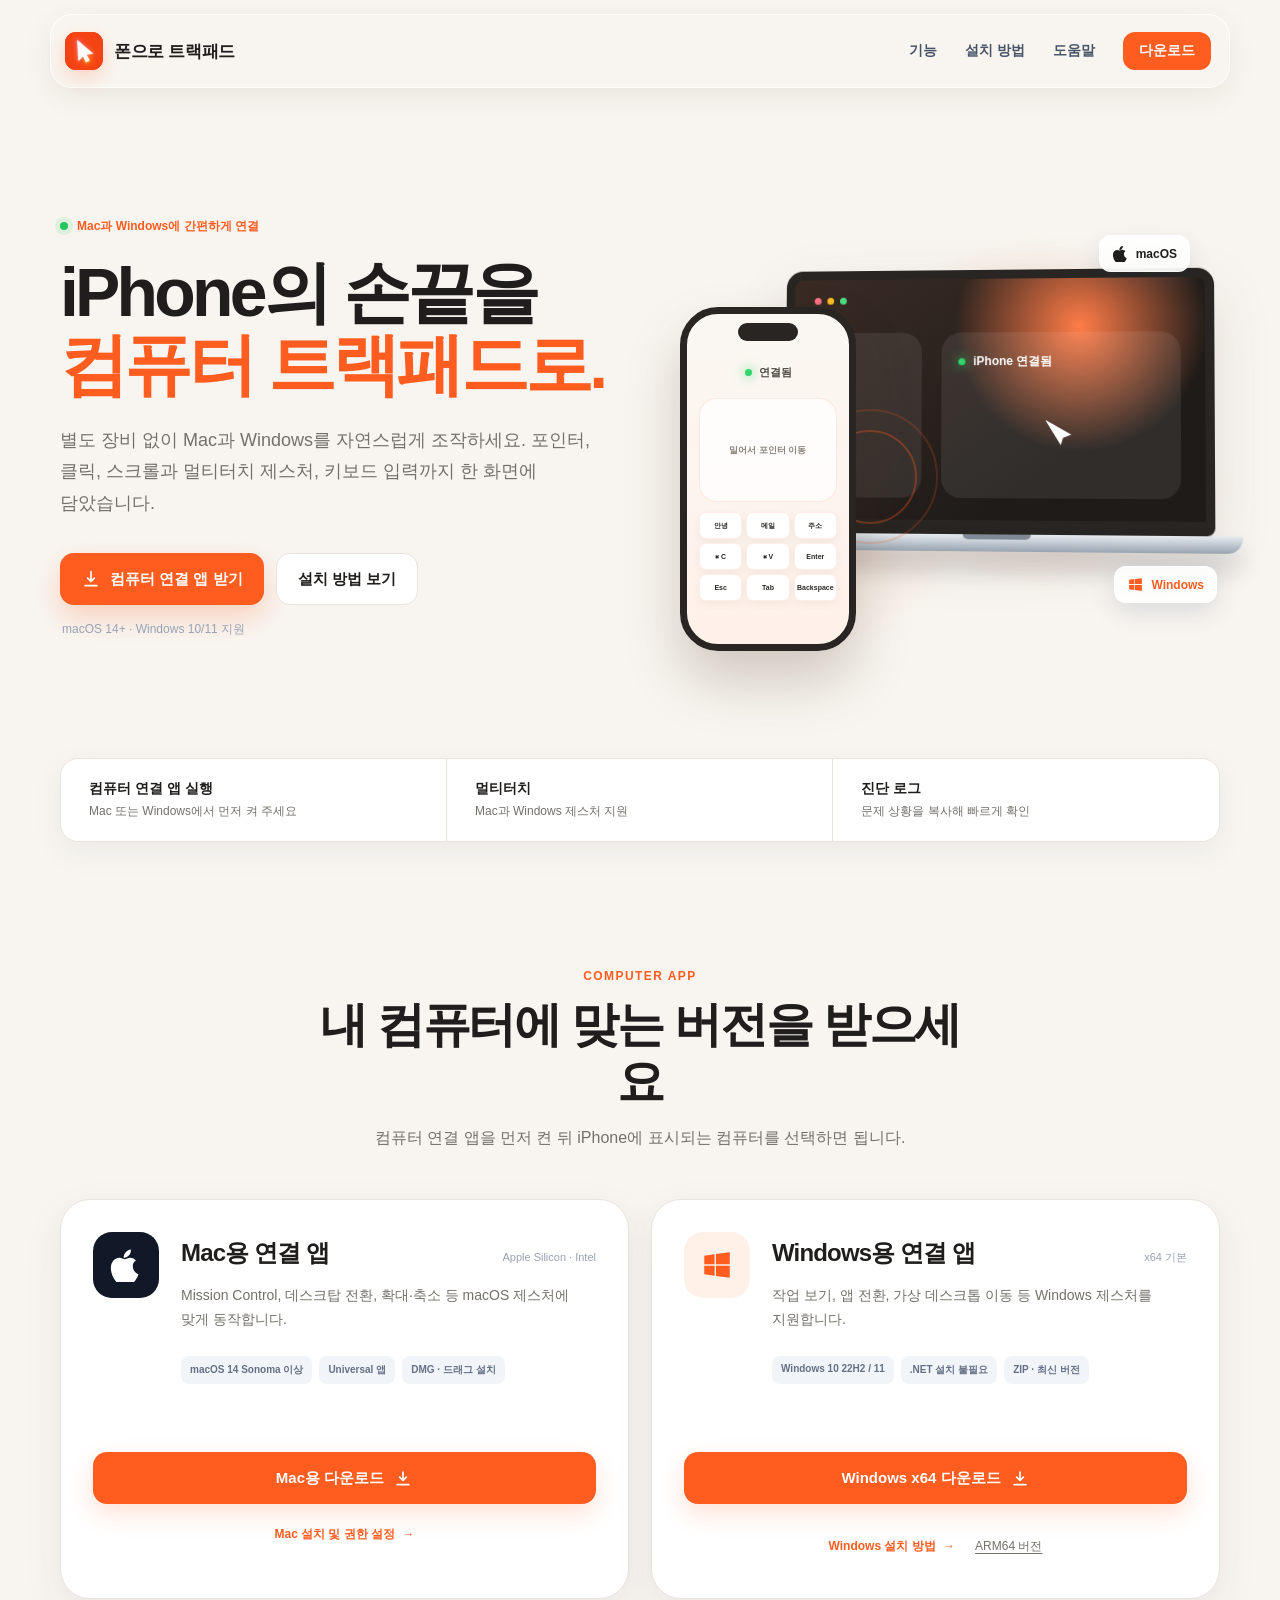
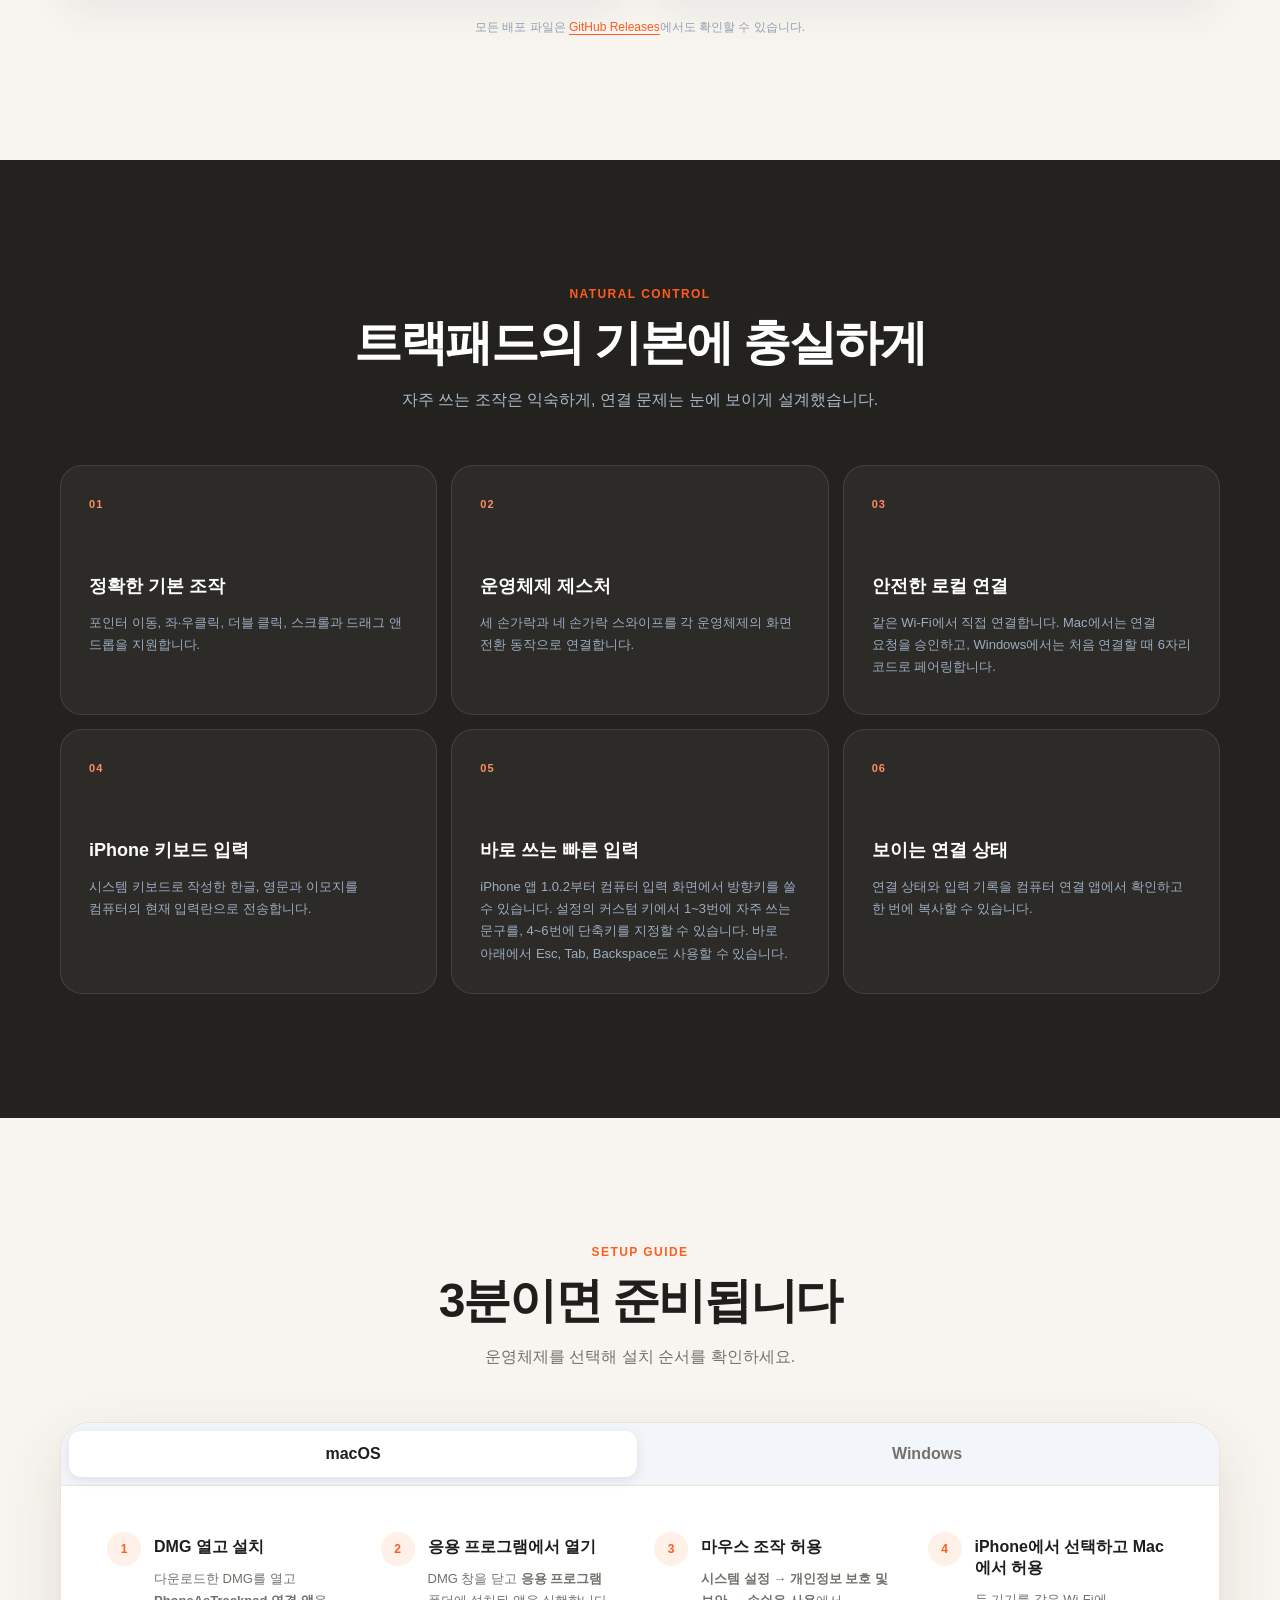
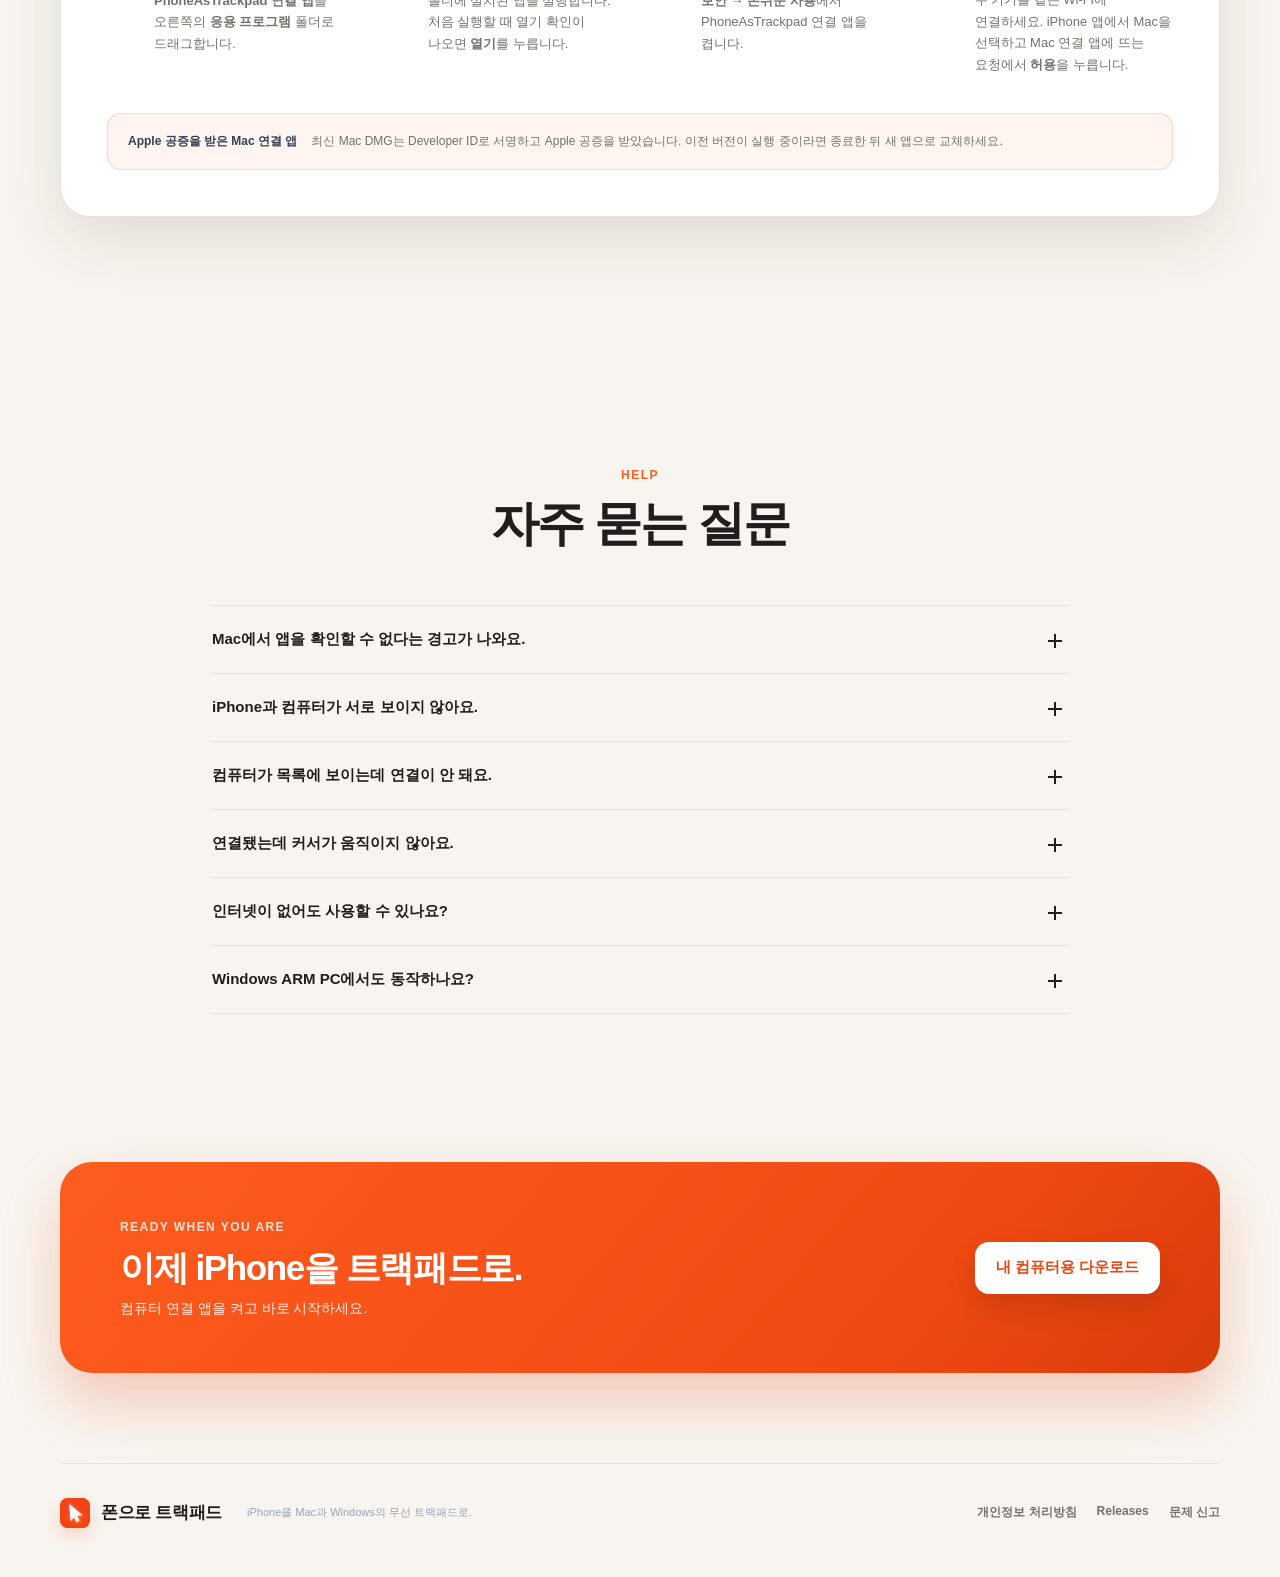
==== commit 6187d6ee: "Show Esc, Tab, and Backspace in the input guide" ====
--- a/index.html
+++ b/index.html
@@ -74,6 +74,7 @@
             <div class="shortcut-preview" aria-hidden="true">
               <span>안녕</span><span>메일</span><span>주소</span>
               <span>⌘ C</span><span>⌘ V</span><span>Enter</span>
+              <span>Esc</span><span>Tab</span><span>Backspace</span>
             </div>
           </div>
           <div class="connection-wave wave-one"></div>
@@ -176,7 +177,7 @@
           <article><span class="feature-number">02</span><h3>운영체제 제스처</h3><p>세 손가락과 네 손가락 스와이프를 각 운영체제의 화면 전환 동작으로 연결합니다.</p></article>
           <article><span class="feature-number">03</span><h3>안전한 로컬 연결</h3><p>같은 Wi-Fi에서 직접 연결합니다. Mac에서는 연결 요청을 승인하고, Windows에서는 처음 연결할 때 6자리 코드로 페어링합니다.</p></article>
           <article><span class="feature-number">04</span><h3>iPhone 키보드 입력</h3><p>시스템 키보드로 작성한 한글, 영문과 이모지를 컴퓨터의 현재 입력란으로 전송합니다.</p></article>
-          <article><span class="feature-number">05</span><h3>바로 쓰는 빠른 입력</h3><p>iPhone 앱 1.0.2부터 컴퓨터 입력 화면에서 방향키를 쓸 수 있습니다. 설정의 커스텀 키에서 1~3번에 자주 쓰는 문구를, 4~6번에 단축키를 지정할 수 있습니다.</p></article>
+          <article><span class="feature-number">05</span><h3>바로 쓰는 빠른 입력</h3><p>iPhone 앱 1.0.2부터 컴퓨터 입력 화면에서 방향키를 쓸 수 있습니다. 설정의 커스텀 키에서 1~3번에 자주 쓰는 문구를, 4~6번에 단축키를 지정할 수 있습니다. 바로 아래에서 Esc, Tab, Backspace도 사용할 수 있습니다.</p></article>
           <article><span class="feature-number">06</span><h3>보이는 연결 상태</h3><p>연결 상태와 입력 기록을 컴퓨터 연결 앱에서 확인하고 한 번에 복사할 수 있습니다.</p></article>
         </div>
       </section>
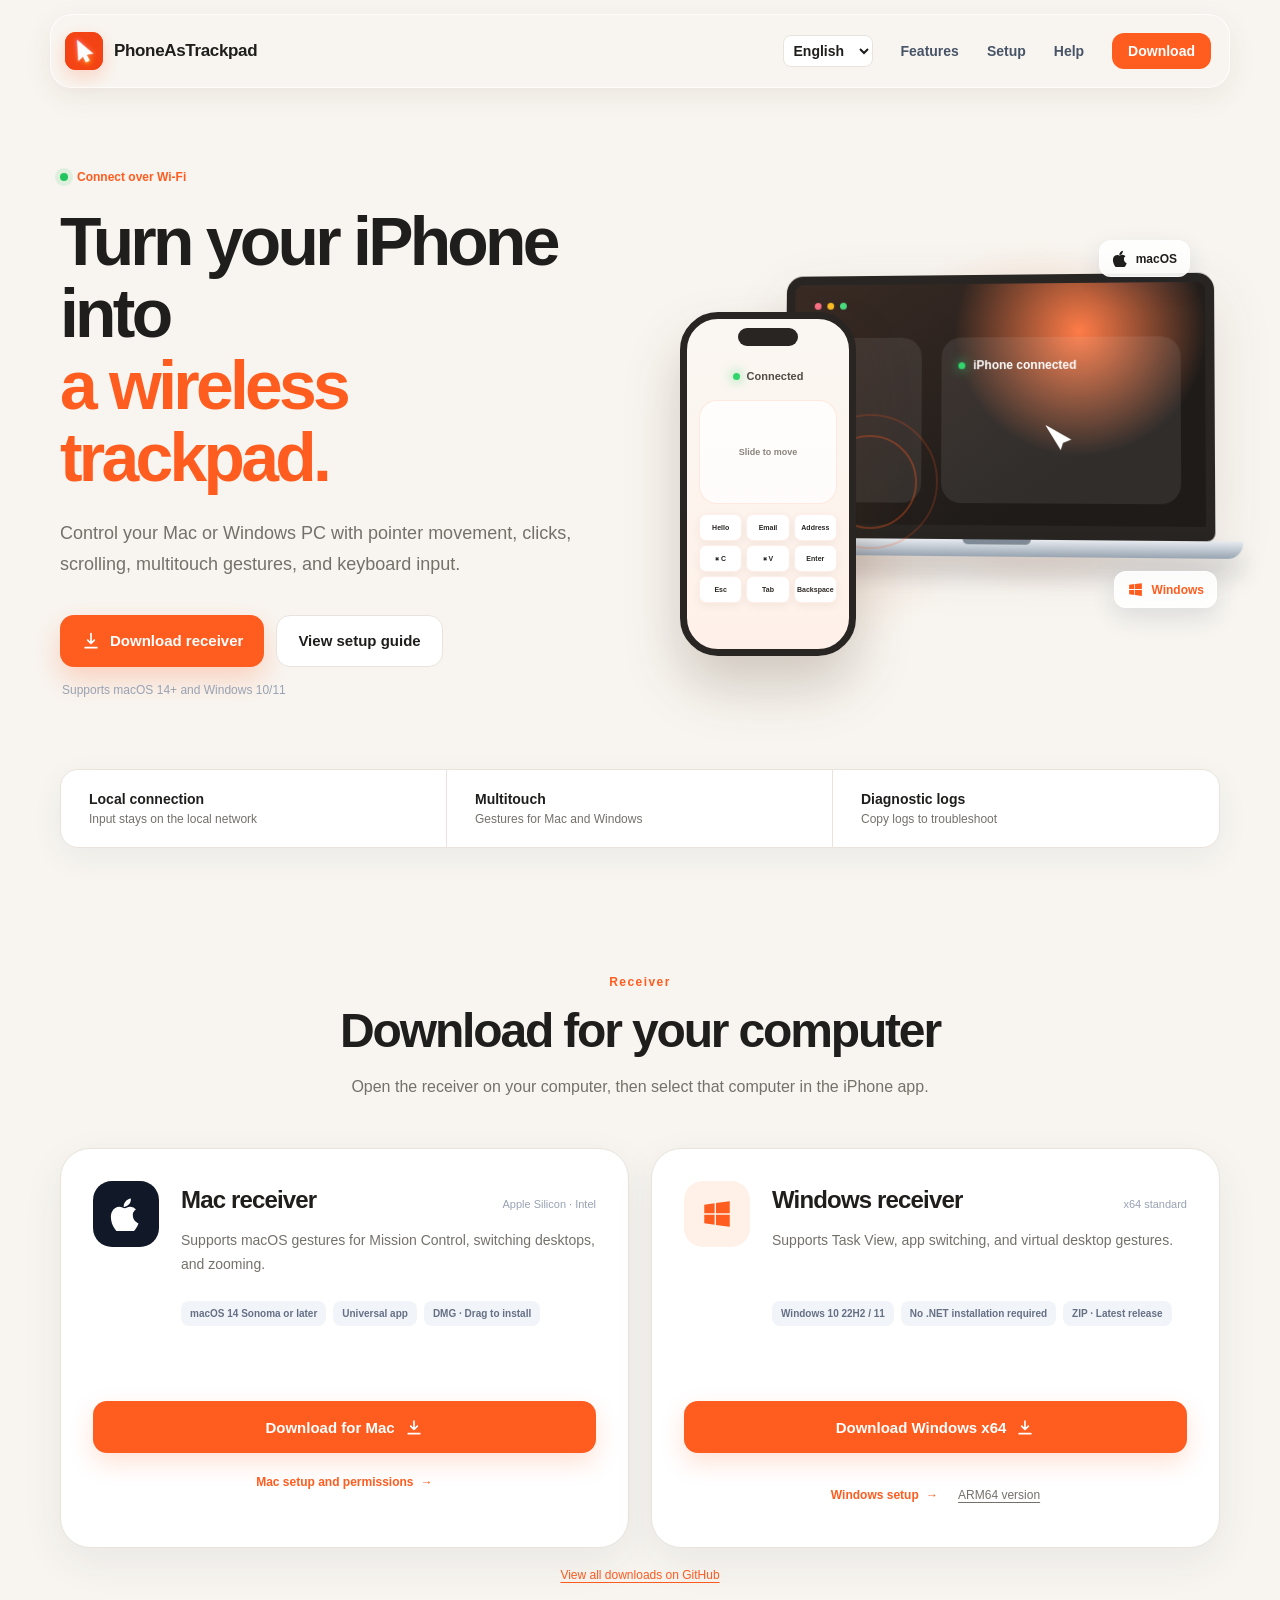
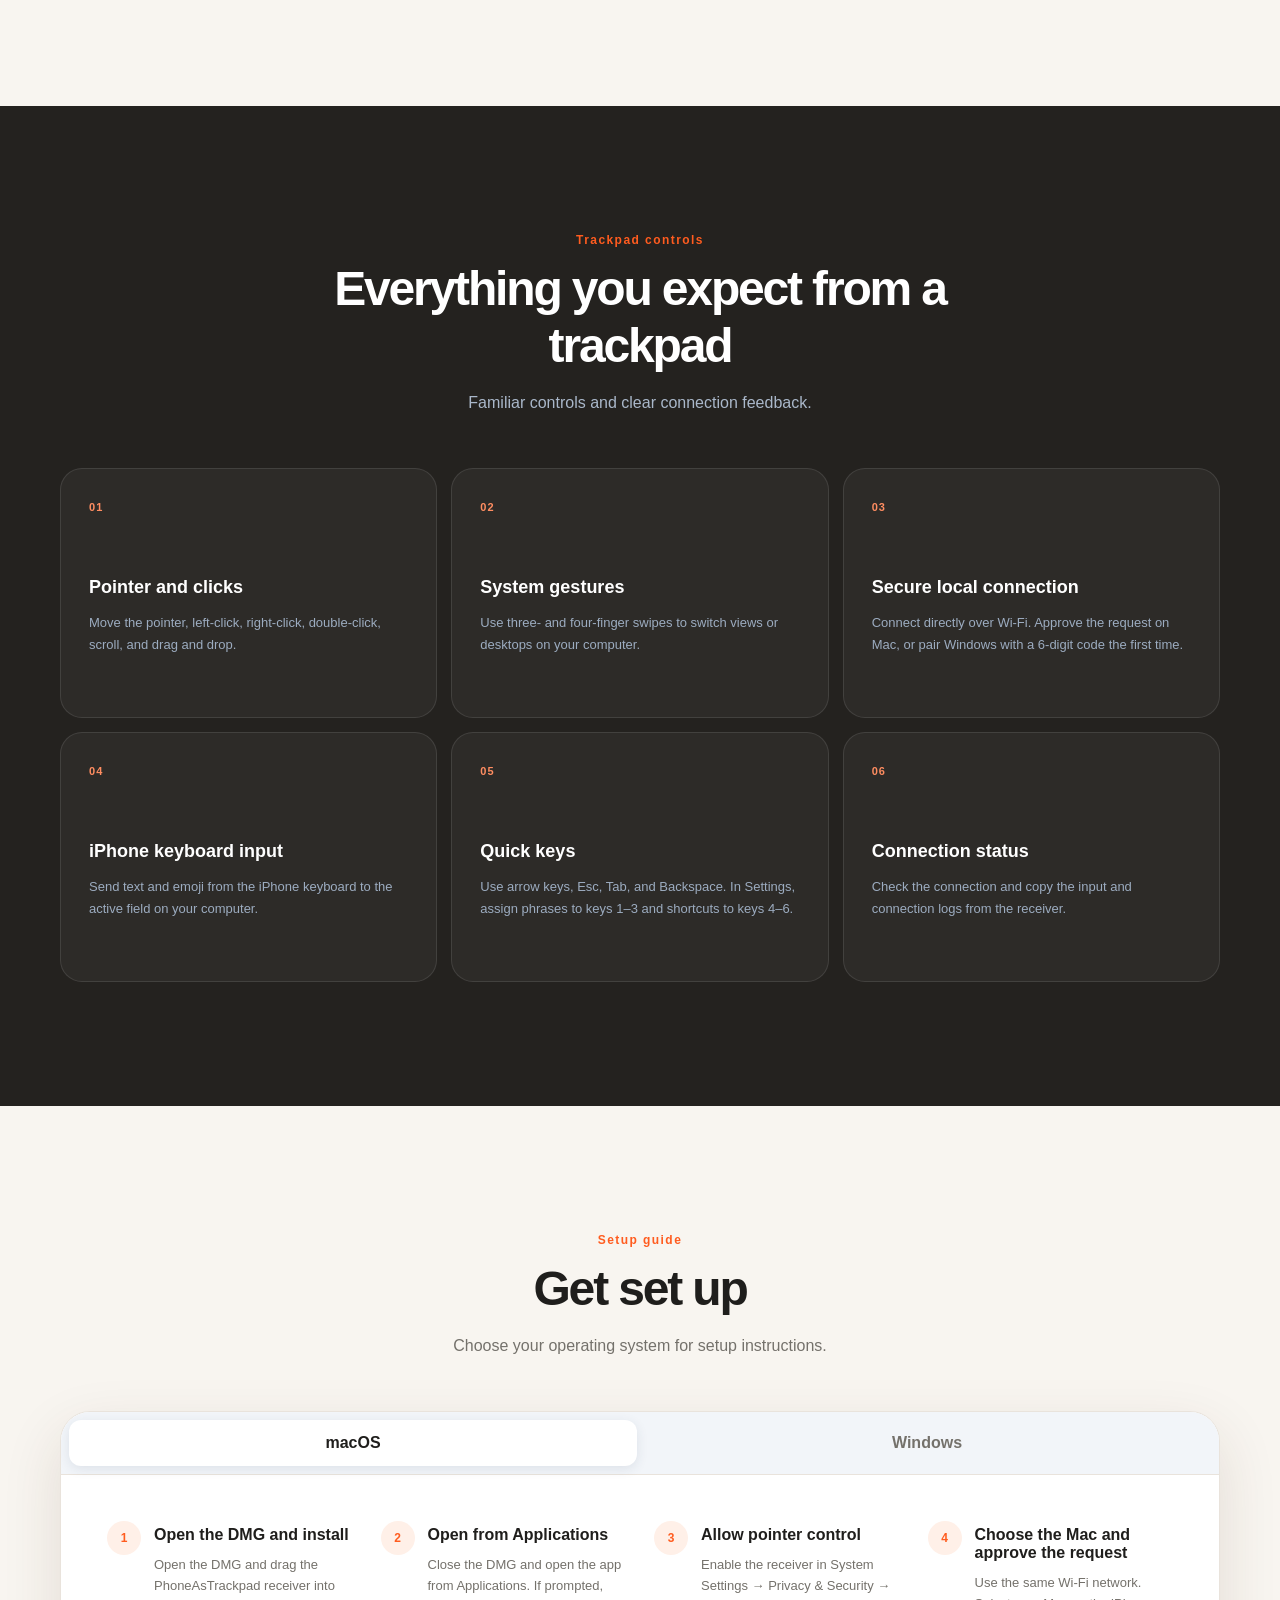
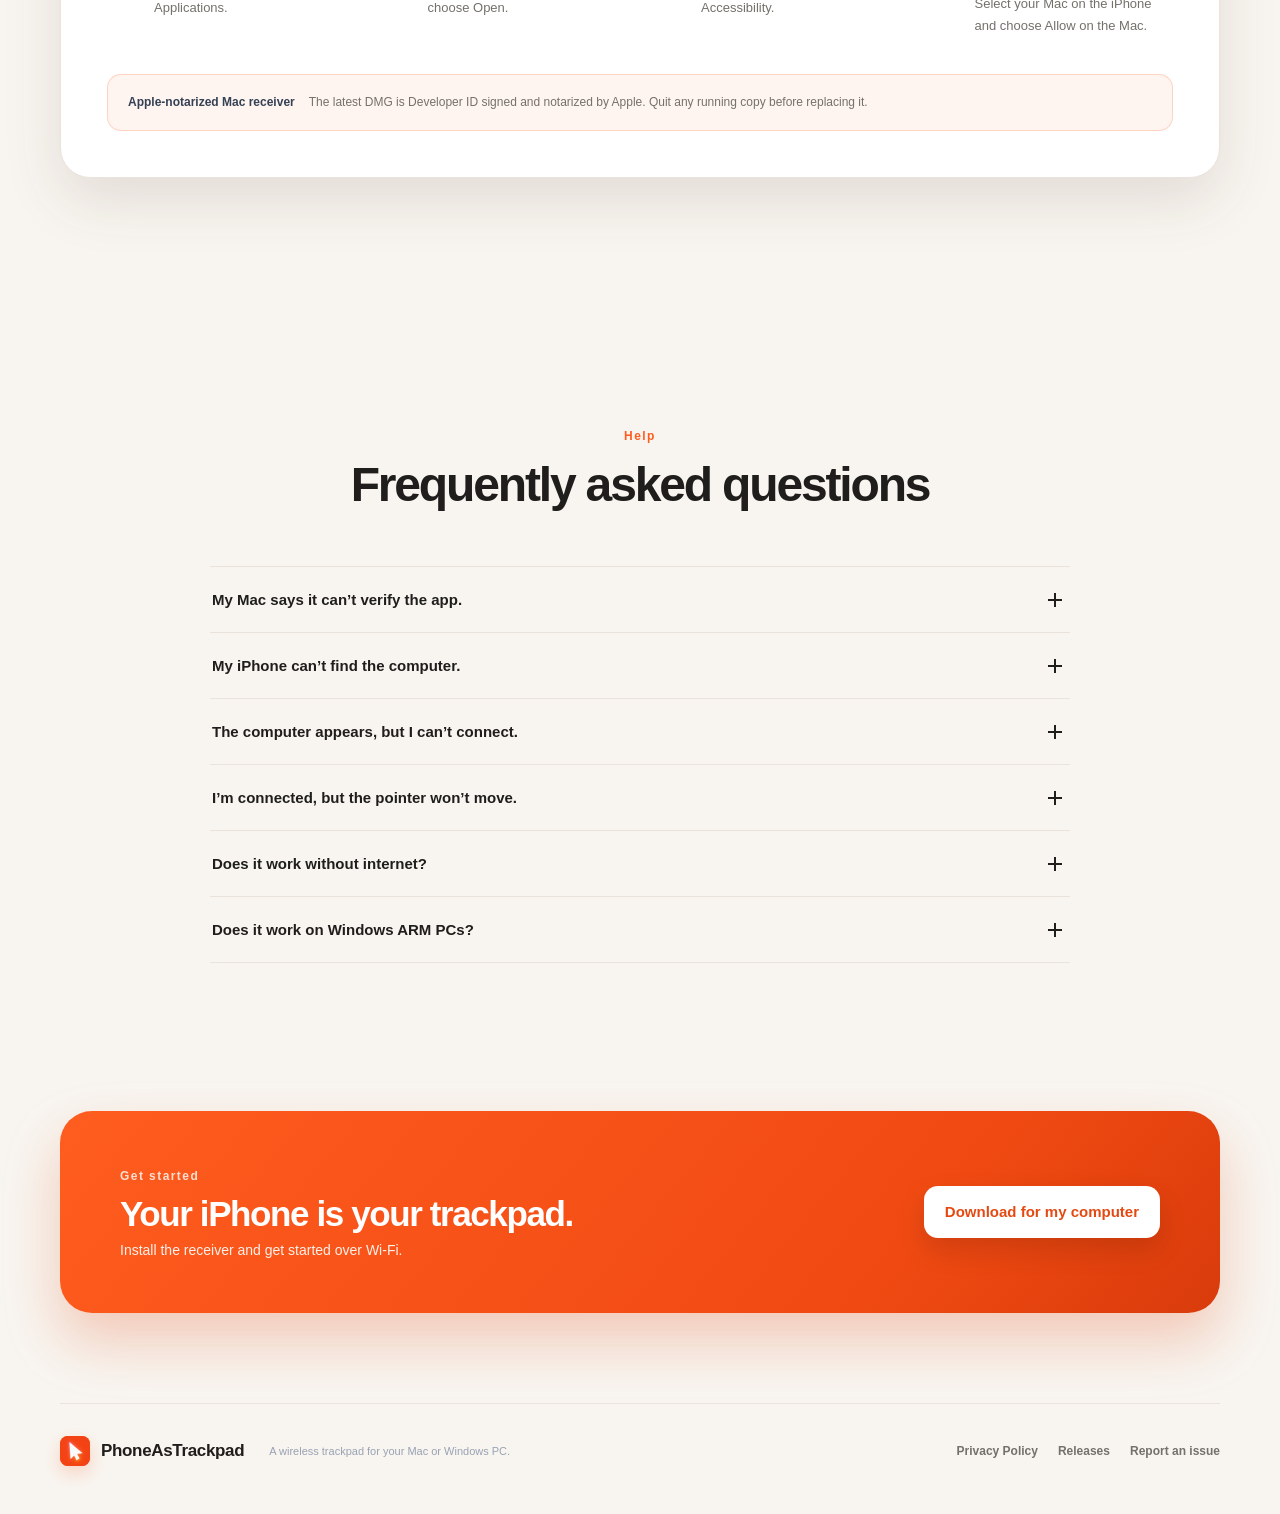
==== commit d56cceb3: "Publish the five-language receiver guide" ====
--- a/index.html
+++ b/index.html
@@ -20,6 +20,7 @@
     <link rel="manifest" href="site.webmanifest" />
     <link rel="stylesheet" href="styles.css" />
     <script src="app.js" defer></script>
+    <script src="language.js" defer></script>
   </head>
   <body>
     <a class="skip-link" href="#downloads">다운로드로 바로가기</a>
@@ -30,6 +31,13 @@
         <span>폰으로 트랙패드</span>
       </a>
       <nav aria-label="주요 메뉴">
+        <select id="site-language" aria-label="언어">
+          <option value="ko">한국어</option>
+          <option value="en">English</option>
+          <option value="ja">日本語</option>
+          <option value="zh-Hans">简体中文</option>
+          <option value="es">Español</option>
+        </select>
         <a href="#features">기능</a>
         <a href="#guide">설치 방법</a>
         <a href="#faq">도움말</a>
@@ -40,7 +48,7 @@
     <main id="top">
       <section class="hero" aria-labelledby="hero-title">
         <div class="hero-copy">
-          <div class="eyebrow"><span></span> Mac과 Windows에 간편하게 연결</div>
+          <div class="eyebrow"><span></span> 같은 Wi-Fi면 바로 연결</div>
           <h1 id="hero-title">iPhone의 손끝을<br /><em>컴퓨터 트랙패드로.</em></h1>
           <p class="hero-lead">
             별도 장비 없이 Mac과 Windows를 자연스럽게 조작하세요. 포인터, 클릭,
@@ -49,7 +57,7 @@
           <div class="hero-actions">
             <a class="button button-primary" id="smart-download" href="#downloads">
               <svg viewBox="0 0 24 24" aria-hidden="true"><path d="M12 3v12m0 0 4-4m-4 4-4-4M5 20h14" /></svg>
-              <span>컴퓨터 연결 앱 받기</span>
+              <span>Receiver 다운로드</span>
             </a>
             <a class="button button-quiet" href="#guide">설치 방법 보기</a>
           </div>
@@ -91,16 +99,16 @@
       </section>
 
       <section class="trust-strip" aria-label="제품 핵심 특성">
-        <div><strong>컴퓨터 연결 앱 실행</strong><span>Mac 또는 Windows에서 먼저 켜 주세요</span></div>
+        <div><strong>로컬 연결</strong><span>입력은 같은 네트워크 안에서 전송</span></div>
         <div><strong>멀티터치</strong><span>Mac과 Windows 제스처 지원</span></div>
         <div><strong>진단 로그</strong><span>문제 상황을 복사해 빠르게 확인</span></div>
       </section>
 
       <section class="section downloads" id="downloads" aria-labelledby="download-title">
         <div class="section-heading">
-          <span class="section-kicker">COMPUTER APP</span>
+          <span class="section-kicker">연결 앱</span>
           <h2 id="download-title">내 컴퓨터에 맞는 버전을 받으세요</h2>
-          <p>컴퓨터 연결 앱을 먼저 켠 뒤 iPhone에 표시되는 컴퓨터를 선택하면 됩니다.</p>
+          <p>Receiver를 먼저 실행한 뒤 iPhone 앱에서 표시되는 컴퓨터를 선택하면 됩니다.</p>
         </div>
 
         <div class="download-grid">
@@ -110,7 +118,7 @@
               <svg viewBox="0 0 24 24"><path d="M16.8 12.7c0-2.5 2.1-3.7 2.2-3.8a4.8 4.8 0 0 0-3.8-2c-1.6-.2-3.2 1-4 1-1 0-2.4-1-3.9-1-2 0-3.9 1.2-5 3.1-2.1 3.7-.5 9.1 1.5 12.1 1 1.5 2.2 3.1 3.8 3 1.5-.1 2.1-1 3.9-1 1.8 0 2.3 1 3.9 1 1.6 0 2.7-1.5 3.7-3 1.2-1.7 1.7-3.4 1.7-3.5-.1 0-4-1.5-4-5.9ZM14.1 5.2c.9-1.1 1.5-2.6 1.3-4.1-1.3.1-2.8.9-3.7 2-.8.9-1.5 2.4-1.3 3.9 1.4.1 2.8-.7 3.7-1.8Z" /></svg>
             </div>
             <div class="card-copy">
-              <div class="title-row"><h3>Mac용 연결 앱</h3><span>Apple Silicon · Intel</span></div>
+              <div class="title-row"><h3>Mac용 Receiver</h3><span>Apple Silicon · Intel</span></div>
               <p>Mission Control, 데스크탑 전환, 확대·축소 등 macOS 제스처에 맞게 동작합니다.</p>
               <ul>
                 <li>macOS 14 Sonoma 이상</li>
@@ -135,7 +143,7 @@
               <svg viewBox="0 0 24 24"><path d="m3 5.4 7.3-1v7H3v-6Zm8.3-1.1L21 3v8.4h-9.7V4.3ZM3 12.6h7.3v7L3 18.6v-6Zm8.3 0H21V21l-9.7-1.3v-7.1Z" /></svg>
             </div>
             <div class="card-copy">
-              <div class="title-row"><h3>Windows용 연결 앱</h3><span>x64 기본</span></div>
+              <div class="title-row"><h3>Windows용 Receiver</h3><span>x64 기본</span></div>
               <p>작업 보기, 앱 전환, 가상 데스크톱 이동 등 Windows 제스처를 지원합니다.</p>
               <ul>
                 <li>Windows 10 22H2 / 11</li>
@@ -161,14 +169,13 @@
           </article>
         </div>
         <p class="release-note">
-          모든 배포 파일은
-          <a href="https://github.com/WONHEEJANG/iphone2trackpad-downloads/releases">GitHub Releases</a>에서도 확인할 수 있습니다.
+          <a href="https://github.com/WONHEEJANG/iphone2trackpad-downloads/releases">GitHub에서 모든 배포 파일 보기</a>
         </p>
       </section>
 
       <section class="section features" id="features" aria-labelledby="features-title">
         <div class="section-heading compact">
-          <span class="section-kicker">NATURAL CONTROL</span>
+          <span class="section-kicker">트랙패드 조작</span>
           <h2 id="features-title">트랙패드의 기본에 충실하게</h2>
           <p>자주 쓰는 조작은 익숙하게, 연결 문제는 눈에 보이게 설계했습니다.</p>
         </div>
@@ -178,13 +185,13 @@
           <article><span class="feature-number">03</span><h3>안전한 로컬 연결</h3><p>같은 Wi-Fi에서 직접 연결합니다. Mac에서는 연결 요청을 승인하고, Windows에서는 처음 연결할 때 6자리 코드로 페어링합니다.</p></article>
           <article><span class="feature-number">04</span><h3>iPhone 키보드 입력</h3><p>시스템 키보드로 작성한 한글, 영문과 이모지를 컴퓨터의 현재 입력란으로 전송합니다.</p></article>
           <article><span class="feature-number">05</span><h3>바로 쓰는 빠른 입력</h3><p>iPhone 앱 1.0.2부터 컴퓨터 입력 화면에서 방향키를 쓸 수 있습니다. 설정의 커스텀 키에서 1~3번에 자주 쓰는 문구를, 4~6번에 단축키를 지정할 수 있습니다. 바로 아래에서 Esc, Tab, Backspace도 사용할 수 있습니다.</p></article>
-          <article><span class="feature-number">06</span><h3>보이는 연결 상태</h3><p>연결 상태와 입력 기록을 컴퓨터 연결 앱에서 확인하고 한 번에 복사할 수 있습니다.</p></article>
+          <article><span class="feature-number">06</span><h3>보이는 연결 상태</h3><p>연결 상태와 입력 로그를 Receiver에서 확인하고 한 번에 복사할 수 있습니다.</p></article>
         </div>
       </section>
 
       <section class="section guide" id="guide" aria-labelledby="guide-title">
         <div class="section-heading compact">
-          <span class="section-kicker">SETUP GUIDE</span>
+          <span class="section-kicker">설치 안내</span>
           <h2 id="guide-title">3분이면 준비됩니다</h2>
           <p>운영체제를 선택해 설치 순서를 확인하세요.</p>
         </div>
@@ -197,10 +204,10 @@
 
           <div class="install-panel" id="mac-install" role="tabpanel" aria-labelledby="mac-tab" data-panel="mac">
             <ol>
-              <li><span>1</span><div><h3>DMG 열고 설치</h3><p>다운로드한 DMG를 열고 <b>PhoneAsTrackpad 연결 앱</b>을 오른쪽의 <b>응용 프로그램</b> 폴더로 드래그합니다.</p></div></li>
-              <li><span>2</span><div><h3>응용 프로그램에서 열기</h3><p>DMG 창을 닫고 <b>응용 프로그램</b> 폴더에 설치된 앱을 실행합니다. 처음 실행할 때 열기 확인이 나오면 <b>열기</b>를 누릅니다.</p></div></li>
-              <li><span>3</span><div><h3>마우스 조작 허용</h3><p><b>시스템 설정 → 개인정보 보호 및 보안 → 손쉬운 사용</b>에서 PhoneAsTrackpad 연결 앱을 켭니다.</p></div></li>
-              <li><span>4</span><div><h3>iPhone에서 선택하고 Mac에서 허용</h3><p>두 기기를 같은 Wi-Fi에 연결하세요. iPhone 앱에서 Mac을 선택하고 Mac 연결 앱에 뜨는 요청에서 <b>허용</b>을 누릅니다.</p></div></li>
+              <li><span>1</span><div><h3>DMG 열고 설치</h3><p>다운로드한 DMG를 열고 PhoneAsTrackpad 연결 앱을 응용 프로그램 폴더로 드래그합니다.</p></div></li>
+              <li><span>2</span><div><h3>응용 프로그램에서 열기</h3><p>DMG 창을 닫고 응용 프로그램 폴더에서 앱을 실행합니다. 확인 창이 뜨면 열기를 누릅니다.</p></div></li>
+              <li><span>3</span><div><h3>마우스 조작 허용</h3><p>시스템 설정 → 개인정보 보호 및 보안 → 손쉬운 사용에서 PhoneAsTrackpad 연결 앱을 켭니다.</p></div></li>
+              <li><span>4</span><div><h3>iPhone에서 선택하고 Mac에서 허용</h3><p>두 기기를 같은 Wi-Fi에 연결합니다. iPhone 앱에서 Mac을 선택하고 Mac 연결 앱에서 허용을 누릅니다.</p></div></li>
             </ol>
             <aside class="gatekeeper-help" id="mac-first-open">
               <strong>Apple 공증을 받은 Mac 연결 앱</strong>
@@ -210,32 +217,32 @@
 
           <div class="install-panel" id="windows-install" role="tabpanel" aria-labelledby="windows-tab" data-panel="windows" hidden>
             <ol>
-              <li><span>1</span><div><h3>압축 풀고 바로 실행</h3><p>ZIP 파일 전체의 압축을 푼 뒤 가장 먼저 보이는 <b>PhoneAsTrackpad 연결 앱.exe</b>를 실행합니다. 함께 있는 파일은 간단한 사용 안내뿐입니다.</p></div></li>
-              <li><span>2</span><div><h3>네트워크 접근 허용</h3><p>Windows 방화벽 알림에서 <b>개인 네트워크</b> 접근을 허용합니다.</p></div></li>
+              <li><span>1</span><div><h3>압축 풀고 실행</h3><p>ZIP 파일의 압축을 모두 푼 뒤 PhoneAsTrackpad 연결 앱.exe를 실행합니다.</p></div></li>
+              <li><span>2</span><div><h3>네트워크 접근 허용</h3><p>Windows 방화벽 알림에서 개인 네트워크 접근을 허용합니다.</p></div></li>
               <li><span>3</span><div><h3>처음 연결할 때 6자리 코드 입력</h3><p>iPhone과 PC를 같은 로컬 네트워크에 연결합니다. PC가 유선으로 연결되어 있어도 같은 로컬 네트워크면 됩니다. iPhone에서 PC를 선택하고 PC 연결 앱에 표시된 코드를 입력합니다.</p></div></li>
             </ol>
-            <aside><strong>PC가 보이지 않나요?</strong><p>iPhone 앱에서 <b>Windows IP로 직접 연결</b>을 누르고 PC 연결 앱에 표시된 IP 주소와 포트를 입력하세요.</p></aside>
+            <aside><strong>PC가 보이지 않나요?</strong><p>iPhone 앱에서 Windows IP로 직접 연결을 누르고 PC 연결 앱에 표시된 IP 주소와 포트를 입력하세요.</p></aside>
           </div>
         </div>
       </section>
 
       <section class="section faq" id="faq" aria-labelledby="faq-title">
         <div class="section-heading compact">
-          <span class="section-kicker">HELP</span>
+          <span class="section-kicker">사용 도움말</span>
           <h2 id="faq-title">자주 묻는 질문</h2>
         </div>
         <div class="faq-list">
           <details><summary>Mac에서 앱을 확인할 수 없다는 경고가 나와요.<span></span></summary><p>이 페이지에서 최신 Mac DMG를 다시 받고, 응용 프로그램 폴더에서 새로 설치한 앱을 실행하세요.</p></details>
-          <details><summary>iPhone과 컴퓨터가 서로 보이지 않아요.<span></span></summary><p>먼저 컴퓨터 연결 앱이 켜져 있는지 확인하세요. Mac은 두 기기의 Wi-Fi를 켜고 가까이 두세요. Windows는 iPhone과 같은 로컬 네트워크에 연결하고, 목록에 계속 보이지 않으면 Windows 설치 안내의 IP 직접 연결을 사용하세요.</p></details>
+          <details><summary>iPhone과 컴퓨터가 서로 보이지 않아요.<span></span></summary><p>두 기기가 같은 Wi-Fi에 연결되어 있는지 확인하세요. 게스트 Wi-Fi처럼 기기 간 통신을 막는 네트워크에서는 자동 검색이 되지 않을 수 있습니다. Windows는 IP 직접 연결도 사용할 수 있습니다.</p></details>
           <details><summary>컴퓨터가 목록에 보이는데 연결이 안 돼요.<span></span></summary><p>iPhone 앱 1.0.2부터 컴퓨터를 선택한 뒤 연결에 실패하면 앱에서 이유와 해결 방법을 확인할 수 있습니다. 컴퓨터 연결 앱을 최신으로 교체한 뒤 다시 시도해 보세요.</p></details>
-          <details><summary>연결됐는데 커서가 움직이지 않아요.<span></span></summary><p>Mac은 손쉬운 사용 권한을 확인하고, Windows는 연결 앱을 조작하려는 앱과 같은 권한 수준으로 실행하세요. 연결 앱의 로그 복사 버튼으로 진단 내용을 공유할 수 있습니다.</p></details>
+          <details><summary>연결됐는데 커서가 움직이지 않아요.<span></span></summary><p>Mac은 손쉬운 사용 권한을 확인하고, Windows는 Receiver를 조작하려는 앱과 같은 권한 수준으로 실행하세요. Receiver의 로그 복사 버튼으로 진단 내용을 공유할 수 있습니다.</p></details>
           <details><summary>인터넷이 없어도 사용할 수 있나요?<span></span></summary><p>네. iPhone과 컴퓨터가 서로 통신할 수 있는 같은 로컬 네트워크에 있으면 입력 전송에 인터넷은 필요하지 않습니다.</p></details>
           <details><summary>Windows ARM PC에서도 동작하나요?<span></span></summary><p>ARM64 전용 배포 파일을 제공합니다. Snapdragon 기반 Windows PC라면 다운로드 카드의 ARM64 버전을 선택하세요.</p></details>
         </div>
       </section>
 
       <section class="final-cta">
-        <div><span class="section-kicker">READY WHEN YOU ARE</span><h2>이제 iPhone을 트랙패드로.</h2><p>컴퓨터 연결 앱을 켜고 바로 시작하세요.</p></div>
+        <div><span class="section-kicker">시작하기</span><h2>이제 iPhone을 트랙패드로.</h2><p>Receiver를 설치하고 같은 Wi-Fi에서 바로 시작하세요.</p></div>
         <a class="button button-light" href="#downloads">내 컴퓨터용 다운로드</a>
       </section>
     </main>
@@ -243,7 +250,7 @@
     <footer>
       <a class="brand footer-brand" href="#top"><span class="brand-mark" aria-hidden="true"><img src="assets/icon-192.png" alt="" /></span><span>폰으로 트랙패드</span></a>
       <p>iPhone을 Mac과 Windows의 무선 트랙패드로.</p>
-      <div><a href="privacy.html">개인정보 처리방침</a><a href="https://github.com/WONHEEJANG/iphone2trackpad-downloads/releases">Releases</a><a href="https://github.com/WONHEEJANG/iphone2trackpad-downloads/issues">문제 신고</a></div>
+      <div><a href="privacy.html">개인정보 처리방침</a><a href="https://github.com/WONHEEJANG/iphone2trackpad-downloads/releases">릴리스</a><a href="https://github.com/WONHEEJANG/iphone2trackpad-downloads/issues">문제 신고</a></div>
     </footer>
   </body>
 </html>
--- a/styles.css
+++ b/styles.css
@@ -234,3 +234,12 @@
   .install-panel .gatekeeper-help strong { color: #fff7f2; }
   .install-panel .gatekeeper-help p { color: #dbcac0; }
 }
+
+#site-language {
+  color: var(--text, inherit);
+  background: var(--surface);
+  border: 1px solid var(--line);
+  border-radius: 8px;
+  padding: 6px;
+  font: inherit;
+}
